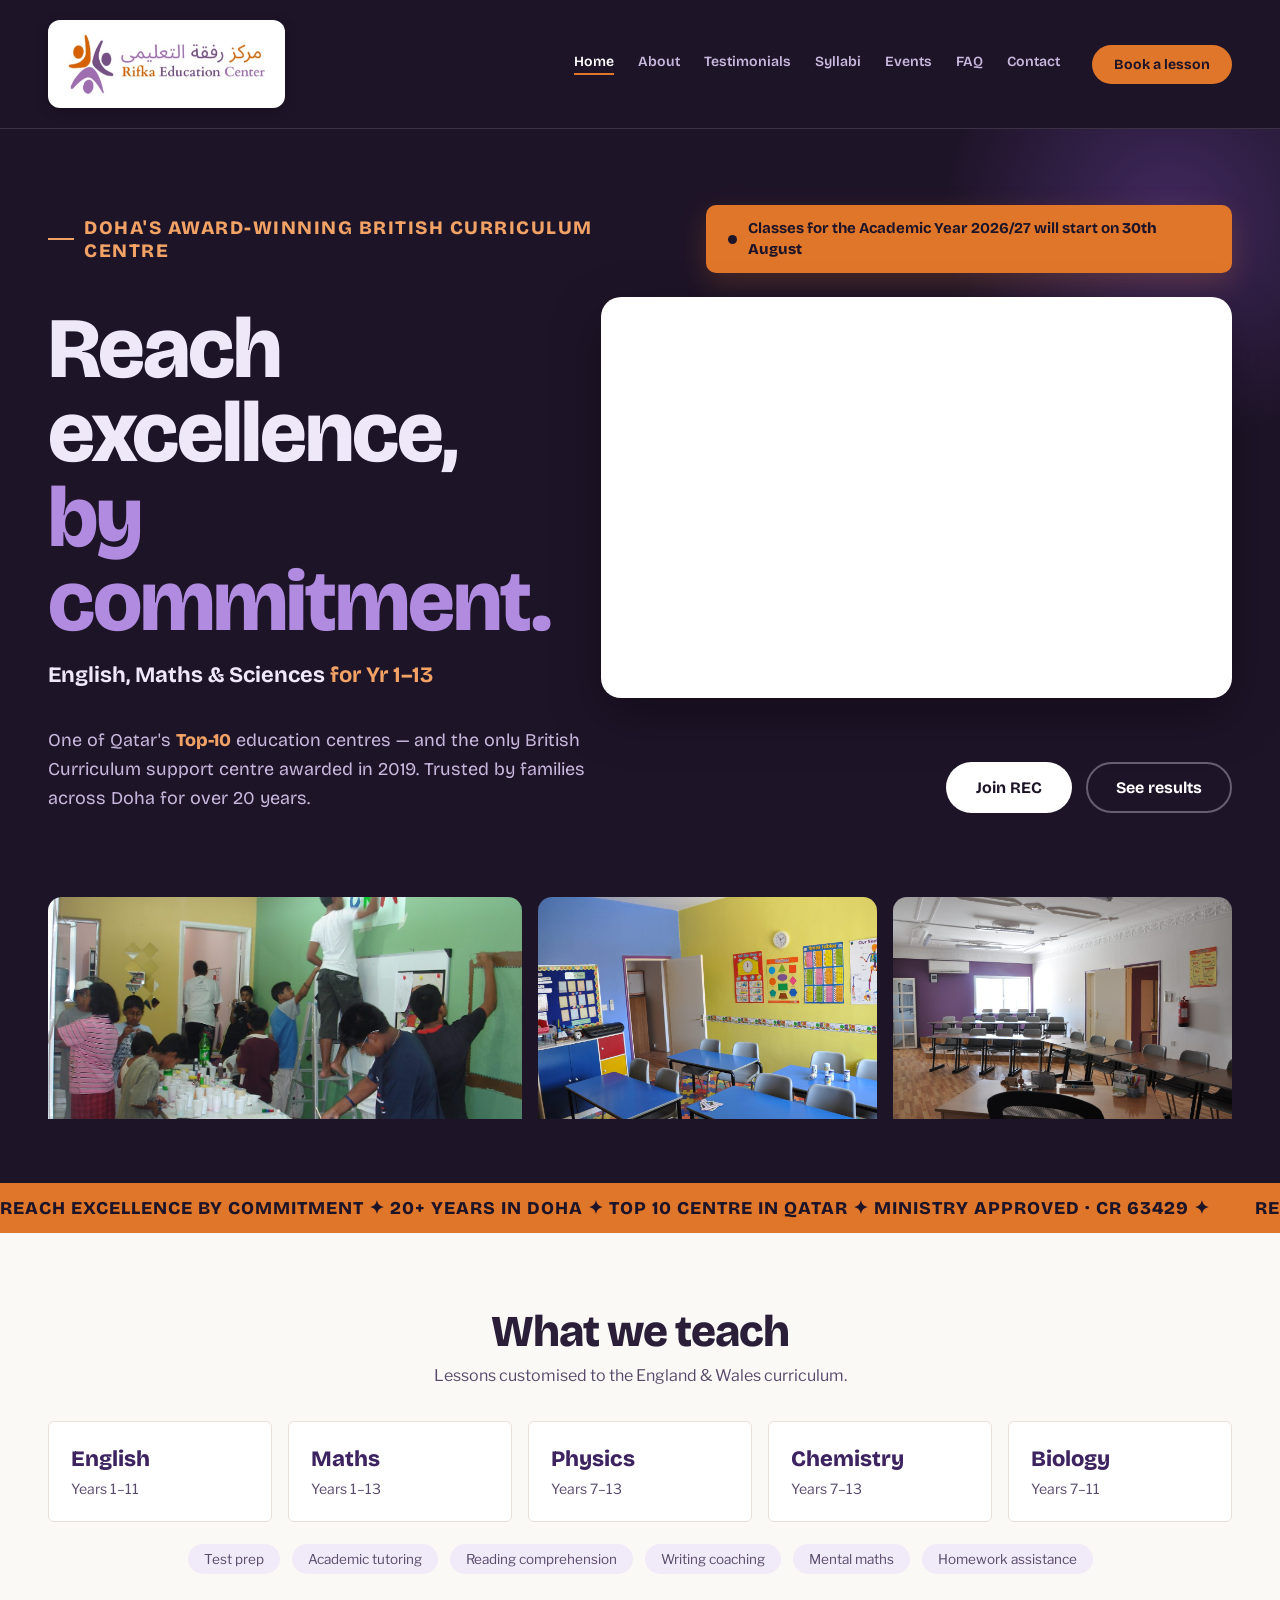
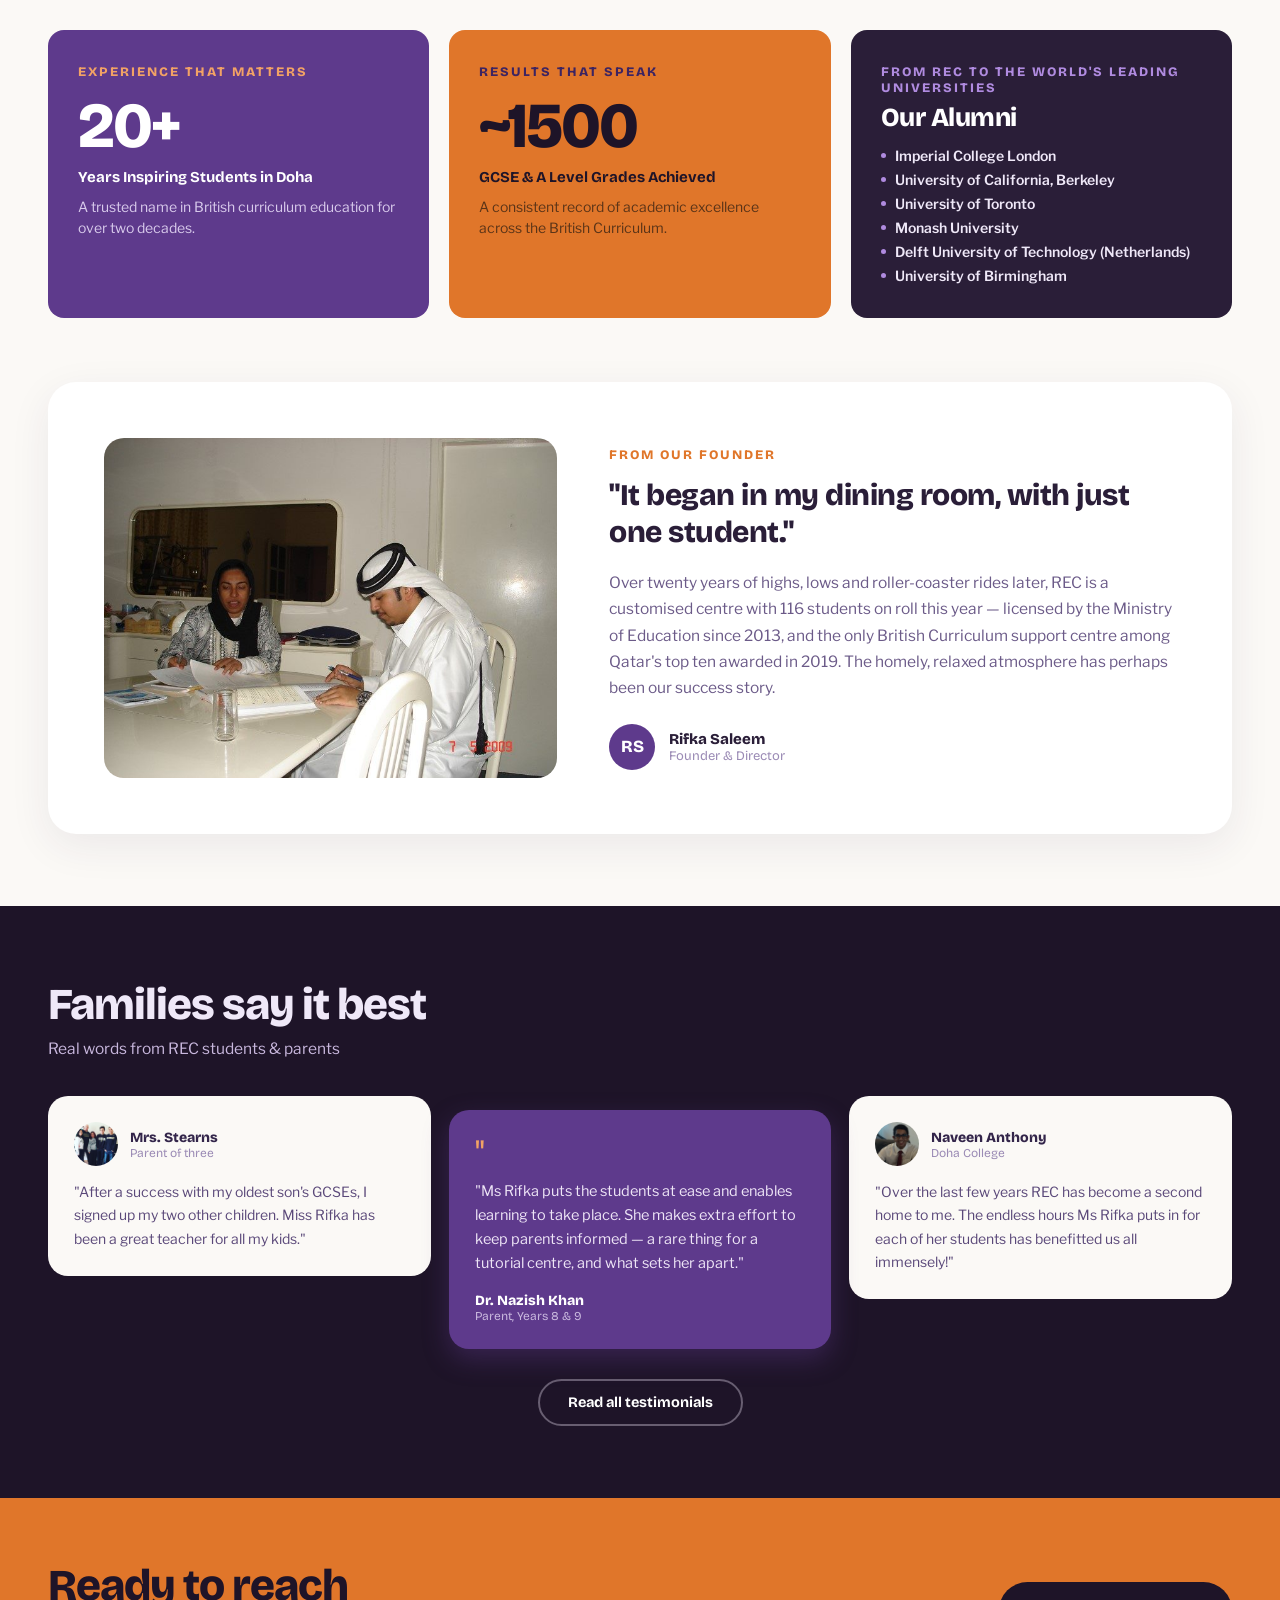
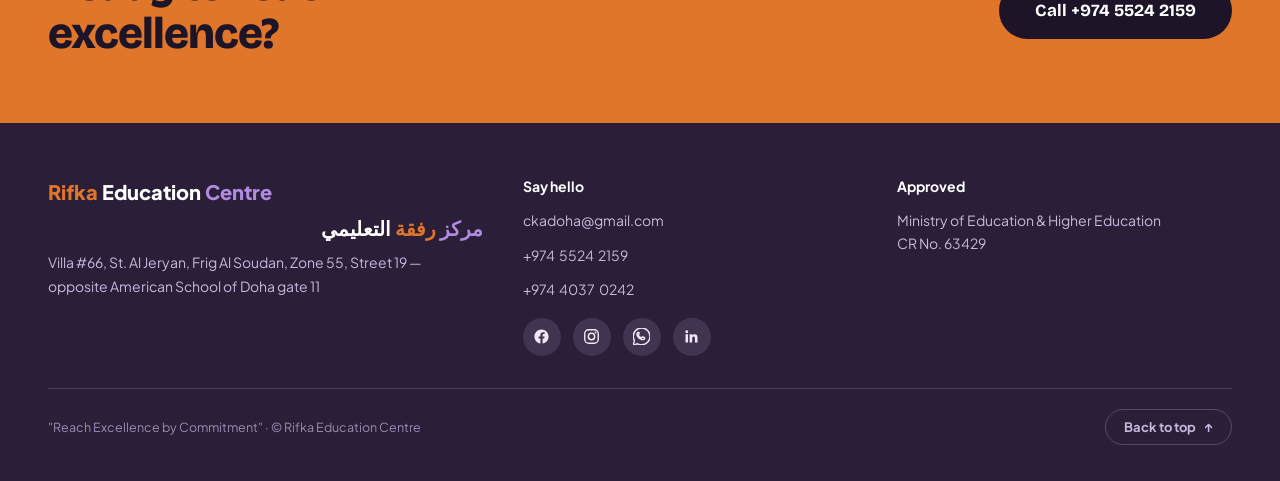
==== index.html @ 6eaba298 "Add a back-to-top link to every page footer Sits in the footer's bottom bar, right-aligned opposite " ====
<!DOCTYPE html>
<html lang="en">
<head>
<meta charset="utf-8">
<meta name="viewport" content="width=device-width, initial-scale=1">
<title>Rifka Education Centre — Reach Excellence, By Commitment</title>
<meta name="description" content="Doha's award-winning British Curriculum centre. English, Maths &amp; Sciences for Yr 1–13. Ministry approved, 20+ years in Doha.">
<link rel="preconnect" href="https://fonts.googleapis.com">
<link href="https://fonts.googleapis.com/css2?family=Libre+Franklin:wght@400;500;600;700&family=Bricolage+Grotesque:opsz,wght@12..96,400;12..96,600;12..96,700;12..96,800&family=Plus+Jakarta+Sans:wght@400;500;600;700;800&display=swap" rel="stylesheet">
<link rel="stylesheet" href="assets/css/style.css">
<link rel="icon" href="assets/images/favicon.ico" sizes="any">
<link rel="icon" href="assets/images/favicon-32.png" type="image/png">
<link rel="apple-touch-icon" href="assets/images/apple-touch-icon.png">
</head>
<body style="background:#1E1428">

<div id="top" style="background:#1E1428;color:#EFE8F8;max-width:1440px;margin:0 auto">

  <!-- navbar -->
  <div class="rec-nav" style="display:flex;align-items:center;gap:32px;padding:20px 48px;border-bottom:1px solid rgba(239,232,248,.14)">
    <a class="rec-brand" href="index.html" style="display:flex;align-items:center;gap:12px;color:#EFE8F8">
      <div style="background:#fff;border-radius:12px;padding:8px 14px;display:grid;place-items:center;box-shadow:0 3px 12px rgba(0,0,0,.28)"><img src="assets/images/logo-full.jpg" alt="Rifka Education Centre logo" style="height:72px;width:auto;display:block"></div>
    </a>
    <input type="checkbox" id="rec-menu" class="rec-menu-btn" aria-label="Menu">
    <nav class="rec-nav-links" style="display:flex;gap:24px;margin-left:auto;font-size:14px;font-weight:600;color:#C9B8DE">
      <span style="color:#fff;border-bottom:2px solid #E0762A;padding-bottom:3px">Home</span>
      <a href="about.html" class="nav-link">About</a>
      <a href="testimonials.html" class="nav-link">Testimonials</a>
      <a href="syllabi.html" class="nav-link">Syllabi</a>
      <a href="events.html" class="nav-link">Events</a>
      <a href="faq.html" class="nav-link">FAQ</a>
      <a href="contact.html" class="nav-link">Contact</a>
    </nav>
    <a href="register.html" class="btn-book rec-nav-cta" style="color:#1E1428;font-weight:700;font-size:14px;padding:11px 22px;border-radius:100px;cursor:pointer">Book a lesson</a>
  </div>

  <!-- hero -->
  <div class="rec-section rec-pt" style="padding:76px 48px 0;position:relative;overflow:hidden">
    <div class="rec-blob" style="position:absolute;right:-120px;top:-140px;width:460px;height:460px;border-radius:50%;background:radial-gradient(circle,rgba(94,58,140,.55),transparent 70%)"></div>
    <div class="rec-band" style="display:flex;align-items:center;justify-content:space-between;gap:28px;margin-bottom:24px;position:relative">
      <div style="display:inline-flex;align-items:center;gap:10px;font-size:19px;font-weight:800;letter-spacing:1.5px;color:#F2A265;text-transform:uppercase"><span style="width:26px;height:2px;background:#F2A265;flex:none"></span>Doha's award-winning British Curriculum centre</div>
      <div class="rec-announce" style="display:inline-flex;align-items:center;gap:11px;padding:13px 22px;border-radius:10px;font-size:15px;line-height:1.4;font-weight:700;color:#1E1428">
        <span class="rec-announce-dot" style="width:9px;height:9px;border-radius:50%;flex:none"></span>
        <span>Classes for the Academic Year 2026/27 will start on <span style="font-weight:800">30th August</span></span>
      </div>
    </div>
    <div class="rec-band" style="display:flex;gap:48px;align-items:center;justify-content:space-between;position:relative">
      <div>
        <h1 class="rec-h1" style="font-size:86px;line-height:.98;font-weight:800;margin:0 0 18px;letter-spacing:-2px;max-width:13ch">Reach excellence, <span style="color:#B08BE0">by commitment.</span></h1>
        <div style="font-size:22px;font-weight:700;color:#EFE8F8">English, Maths &amp; Sciences <span style="color:#F2A265">for Yr 1–13</span></div>
      </div>
      <div style="flex:0 1 838px;min-width:0;width:100%;max-width:838px;background:#fff;border-radius:20px;padding:9px;box-shadow:0 18px 50px rgba(0,0,0,.35)">
        <div style="max-width:820px;border-radius:12px;overflow:hidden;aspect-ratio:507/317">
          <iframe src="https://drive.google.com/file/d/15C2UAMENbtsDtUu41wTdg_oY1vWQiAYW/preview" width="100%" height="100%" style="border:0;display:block" allow="autoplay" allowfullscreen title="REC promo video"></iframe>
        </div>
      </div>
    </div>
    <div class="rec-band" style="display:flex;gap:40px;align-items:flex-end;justify-content:space-between;padding:28px 0 56px;position:relative">
      <p style="font-size:18px;line-height:1.6;color:#C9B8DE;margin:0;max-width:46ch">One of Qatar's <span style="color:#F2A265;font-weight:800">Top-10</span> education centres — and the only British Curriculum support centre awarded in 2019. Trusted by families across Doha for over 20 years.</p>
      <div class="rec-btn-row" style="display:flex;gap:14px;flex:none">
        <a href="register.html" class="btn-assess" style="color:#1E1428;font-weight:700;font-size:16px;padding:16px 30px;border-radius:100px;cursor:pointer">Join REC</a>
        <a href="testimonials.html" class="btn-ghost" style="color:#fff;font-weight:700;font-size:16px;padding:14px 28px;border-radius:100px;cursor:pointer">See results</a>
      </div>
    </div>
    <div class="rec-grid-3 rec-hero-strip" style="display:grid;grid-template-columns:1.4fr 1fr 1fr;gap:16px;transform:translateY(28px)">
      <img src="assets/images/transform-2.jpg" alt="Students decorating their classroom" style="width:100%;height:250px;object-fit:cover;border-radius:14px;display:block">
      <img src="assets/images/transform-3.jpg" alt="A finished, vibrant REC classroom" style="width:100%;height:250px;object-fit:cover;border-radius:14px;display:block">
      <img src="assets/images/transform-1.jpg" alt="A REC classroom" style="width:100%;height:250px;object-fit:cover;border-radius:14px;display:block">
    </div>
  </div>

  <!-- marquee -->
  <div style="background:#E0762A;color:#1E1428;overflow:hidden;padding:14px 0;margin-top:64px">
    <div style="display:flex;gap:0;white-space:nowrap;animation:rec-marquee 22s linear infinite;width:max-content">
      <span style="font-weight:800;font-size:18px;letter-spacing:1px;padding-right:40px">REACH EXCELLENCE BY COMMITMENT ✦ 20+ YEARS IN DOHA ✦ TOP 10 CENTRE IN QATAR ✦ MINISTRY APPROVED · CR 63429 ✦&nbsp;</span>
      <span style="font-weight:800;font-size:18px;letter-spacing:1px;padding-right:40px">REACH EXCELLENCE BY COMMITMENT ✦ 20+ YEARS IN DOHA ✦ TOP 10 CENTRE IN QATAR ✦ MINISTRY APPROVED · CR 63429 ✦&nbsp;</span>
    </div>
  </div>

  <!-- subjects -->
  <div class="rec-section rec-pt" style="background:#FBF9F6;color:#2A1E38;padding:72px 48px 0;font-family:'Bricolage Grotesque',sans-serif">
    <h2 class="rec-h2" style="font-size:44px;font-weight:800;letter-spacing:-1px;margin:0 0 8px;text-align:center">What we teach</h2>
    <p style="font-size:16px;color:#584A6B;margin:0 auto 36px;max-width:60ch;font-family:'Libre Franklin',sans-serif;text-align:center">Lessons customised to the England &amp; Wales curriculum.</p>
    <div class="rec-grid-5 rec-grid-tight" style="display:grid;grid-template-columns:repeat(5,1fr);gap:16px">
      <div class="subject-card" style="background:#fff;border-radius:6px;padding:24px 22px"><div style="font-size:22px;font-weight:800;color:#3D2461;margin-bottom:8px">English</div><div style="font-size:14px;color:#584A6B;font-family:'Libre Franklin',sans-serif">Years 1–11</div></div>
      <div class="subject-card" style="background:#fff;border-radius:6px;padding:24px 22px"><div style="font-size:22px;font-weight:800;color:#3D2461;margin-bottom:8px">Maths</div><div style="font-size:14px;color:#584A6B;font-family:'Libre Franklin',sans-serif">Years 1–13</div></div>
      <div class="subject-card" style="background:#fff;border-radius:6px;padding:24px 22px"><div style="font-size:22px;font-weight:800;color:#3D2461;margin-bottom:8px">Physics</div><div style="font-size:14px;color:#584A6B;font-family:'Libre Franklin',sans-serif">Years 7–13</div></div>
      <div class="subject-card" style="background:#fff;border-radius:6px;padding:24px 22px"><div style="font-size:22px;font-weight:800;color:#3D2461;margin-bottom:8px">Chemistry</div><div style="font-size:14px;color:#584A6B;font-family:'Libre Franklin',sans-serif">Years 7–13</div></div>
      <div class="subject-card" style="background:#fff;border-radius:6px;padding:24px 22px"><div style="font-size:22px;font-weight:800;color:#3D2461;margin-bottom:8px">Biology</div><div style="font-size:14px;color:#584A6B;font-family:'Libre Franklin',sans-serif">Years 7–11</div></div>
    </div>
    <div style="display:flex;gap:12px;flex-wrap:wrap;justify-content:center;margin-top:22px;font-size:13.5px;color:#584A6B;font-family:'Libre Franklin',sans-serif">
      <span style="background:#F1EAF8;border-radius:100px;padding:7px 16px">Test prep</span>
      <span style="background:#F1EAF8;border-radius:100px;padding:7px 16px">Academic tutoring</span>
      <span style="background:#F1EAF8;border-radius:100px;padding:7px 16px">Reading comprehension</span>
      <span style="background:#F1EAF8;border-radius:100px;padding:7px 16px">Writing coaching</span>
      <span style="background:#F1EAF8;border-radius:100px;padding:7px 16px">Mental maths</span>
      <span style="background:#F1EAF8;border-radius:100px;padding:7px 16px">Homework assistance</span>
    </div>

    <!-- stat boxes -->
    <div class="rec-grid-3" style="display:grid;grid-template-columns:repeat(3,1fr);gap:20px;margin-top:56px">
      <div style="background:#5E3A8C;color:#fff;border-radius:16px;padding:34px 30px"><div style="font-size:13px;font-weight:800;letter-spacing:2px;color:#F2A265;text-transform:uppercase;margin-bottom:14px">Experience That Matters</div><div style="font-size:64px;font-weight:800;letter-spacing:-2px;line-height:1">20+</div><div style="font-size:15px;margin-top:10px;color:#fff;font-weight:700">Years Inspiring Students in Doha</div><div style="font-size:14px;margin-top:10px;color:#D9CBEC;font-family:'Libre Franklin',sans-serif;line-height:1.55">A trusted name in British curriculum education for over two decades.</div></div>
      <div style="background:#E0762A;color:#1E1428;border-radius:16px;padding:34px 30px"><div style="font-size:13px;font-weight:800;letter-spacing:2px;color:#3D2461;text-transform:uppercase;margin-bottom:14px">Results That Speak</div><div style="font-size:64px;font-weight:800;letter-spacing:-2px;line-height:1">~1500</div><div style="font-size:15px;margin-top:10px;font-weight:700">GCSE &amp; A Level Grades Achieved</div><div style="font-size:14px;margin-top:10px;color:#5A3418;font-family:'Libre Franklin',sans-serif;line-height:1.55">A consistent record of academic excellence across the British Curriculum.</div></div>
      <div style="background:#2A1E38;color:#C9B8DE;border-radius:16px;padding:34px 30px"><div style="font-size:13px;font-weight:800;letter-spacing:2px;color:#B08BE0;text-transform:uppercase;margin-bottom:8px;line-height:1.3">From REC to the World's Leading Universities</div><div style="font-size:26px;font-weight:800;letter-spacing:-.5px;line-height:1;color:#fff;margin-bottom:16px">Our Alumni</div><div style="display:flex;flex-direction:column;gap:7px;font-size:14px;font-weight:600;color:#EFE8F8;font-family:'Libre Franklin',sans-serif"><div style="display:flex;align-items:center;gap:9px"><span style="width:5px;height:5px;border-radius:50%;background:#B08BE0;flex:none"></span>Imperial College London</div><div style="display:flex;align-items:center;gap:9px"><span style="width:5px;height:5px;border-radius:50%;background:#B08BE0;flex:none"></span>University of California, Berkeley</div><div style="display:flex;align-items:center;gap:9px"><span style="width:5px;height:5px;border-radius:50%;background:#B08BE0;flex:none"></span>University of Toronto</div><div style="display:flex;align-items:center;gap:9px"><span style="width:5px;height:5px;border-radius:50%;background:#B08BE0;flex:none"></span>Monash University</div><div style="display:flex;align-items:center;gap:9px"><span style="width:5px;height:5px;border-radius:50%;background:#B08BE0;flex:none"></span>Delft University of Technology (Netherlands)</div><div style="display:flex;align-items:center;gap:9px"><span style="width:5px;height:5px;border-radius:50%;background:#B08BE0;flex:none"></span>University of Birmingham</div></div></div>
    </div>

    <!-- founder -->
    <div style="margin-top:64px;padding-bottom:72px">
      <div class="rec-grid-2" style="background:#fff;border-radius:28px;box-shadow:0 12px 40px rgba(51,37,74,.08);padding:56px;display:grid;grid-template-columns:1fr 1.25fr;gap:52px;align-items:center">
        <div style="position:relative">
          <img src="assets/images/hamoodi-founder.jpg" alt="Founder with students at REC" style="width:100%;height:340px;object-fit:cover;border-radius:20px;display:block">
        </div>
        <div>
          <div style="font-size:13px;font-weight:800;letter-spacing:2px;color:#E0762A;text-transform:uppercase;margin-bottom:14px">From our founder</div>
          <h2 class="rec-h2" style="font-size:30px;font-weight:800;letter-spacing:-.5px;line-height:1.25;margin:0 0 18px">"It began in my dining room, with just one student."</h2>
          <p style="font-size:15.5px;line-height:1.7;color:#6B5A88;margin:0 0 22px;font-family:'Libre Franklin',sans-serif">Over twenty years of highs, lows and roller-coaster rides later, REC is a customised centre with 116 students on roll this year — licensed by the Ministry of Education since 2013, and the only British Curriculum support centre among Qatar's top ten awarded in 2019. The homely, relaxed atmosphere has perhaps been our success story.</p>
          <div style="display:flex;align-items:center;gap:14px">
            <div style="width:46px;height:46px;border-radius:50%;background:#5E3A8C;color:#fff;display:grid;place-items:center;font-weight:800;font-size:17px">RS</div>
            <div><div style="font-weight:800;font-size:15px">Rifka Saleem</div><div style="font-size:13px;color:#9B8BB5">Founder &amp; Director</div></div>
          </div>
        </div>
      </div>
    </div>
  </div>

  <!-- testimonials -->
  <div class="rec-section rec-pt rec-pb" style="background:#1E1428;padding:72px 48px">
    <h2 class="rec-h2" style="font-size:44px;font-weight:800;letter-spacing:-1px;margin:0 0 8px">Families say it best</h2>
    <p style="color:#C9B8DE;font-size:15.5px;margin:0 0 38px;font-family:'Libre Franklin',sans-serif">Real words from REC students &amp; parents</p>
    <div class="rec-grid-3" style="display:grid;grid-template-columns:repeat(3,1fr);gap:18px;align-items:start">
      <div style="background:#FBF9F6;color:#33254A;border-radius:20px;padding:26px">
        <div style="display:flex;align-items:center;gap:12px;margin-bottom:14px"><img src="assets/images/testimonial-stearns.jpg" alt="Mrs. Stearns and her family" style="width:44px;height:44px;border-radius:50%;object-fit:cover"><div><div style="font-weight:800;font-size:14px">Mrs. Stearns</div><div style="font-size:12px;color:#9B8BB5">Parent of three</div></div></div>
        <p style="font-size:14px;line-height:1.65;color:#5A4879;margin:0;font-family:'Libre Franklin',sans-serif">"After a success with my oldest son's GCSEs, I signed up my two other children. Miss Rifka has been a great teacher for all my kids."</p>
      </div>
      <div style="background:#5E3A8C;color:#EFE6F7;border-radius:20px;padding:26px;box-shadow:0 10px 26px rgba(94,58,140,.4);transform:translateY(14px)">
        <div style="font-size:34px;line-height:1;margin-bottom:10px;color:#F2A265">"</div>
        <p style="font-size:14.5px;line-height:1.65;margin:0 0 16px;font-family:'Libre Franklin',sans-serif">"Ms Rifka puts the students at ease and enables learning to take place. She makes extra effort to keep parents informed — a rare thing for a tutorial centre, and what sets her apart."</p>
        <div style="font-weight:800;font-size:14px;color:#fff">Dr. Nazish Khan</div><div style="font-size:12px;color:#C9B8DE">Parent, Years 8 &amp; 9</div>
      </div>
      <div style="background:#FBF9F6;color:#33254A;border-radius:20px;padding:26px">
        <div style="display:flex;align-items:center;gap:12px;margin-bottom:14px"><img src="assets/images/testimonial-naveen.png" alt="Naveen Anthony" style="width:44px;height:44px;border-radius:50%;object-fit:cover"><div><div style="font-weight:800;font-size:14px">Naveen Anthony</div><div style="font-size:12px;color:#9B8BB5">Doha College</div></div></div>
        <p style="font-size:14px;line-height:1.65;color:#5A4879;margin:0;font-family:'Libre Franklin',sans-serif">"Over the last few years REC has become a second home to me. The endless hours Ms Rifka puts in for each of her students has benefitted us all immensely!"</p>
      </div>
    </div>
    <div style="text-align:center;margin-top:44px"><a href="testimonials.html" class="btn-ghost" style="color:#fff;font-weight:700;font-size:14.5px;padding:13px 28px;border-radius:100px;cursor:pointer;display:inline-block">Read all testimonials</a></div>
  </div>

  <!-- CTA -->
  <div class="rec-section rec-pt rec-pb rec-band" style="background:#E0762A;color:#1E1428;padding:64px 48px;display:flex;justify-content:space-between;align-items:center;gap:40px;flex-wrap:wrap">
    <div style="font-size:44px;font-weight:800;letter-spacing:-1px;max-width:16ch;line-height:1.1">Ready to reach excellence?</div>
    <a href="tel:+97455242159" class="btn-cta-call" style="color:#fff;font-weight:700;font-size:17px;padding:18px 36px;border-radius:100px;cursor:pointer;flex:none;display:inline-block">Call +974 5524 2159</a>
  </div>

  <!-- footer -->
  <div class="rec-section" style="background:#2A1E38;color:#C9B8DE;padding:52px 48px 36px;font-family:'Plus Jakarta Sans',sans-serif">
    <div class="rec-grid-3" style="display:grid;grid-template-columns:1.3fr 1fr 1fr;gap:40px;font-size:14px;line-height:1.7;margin-bottom:32px">
      <div><div style="font-weight:800;font-size:20px;margin-bottom:2px"><span style="color:#E0762A">Rifka</span> <span style="color:#fff">Education</span> <span style="color:#B08BE0">Centre</span></div><div style="font-size:20px;font-weight:800;margin-bottom:6px" dir="rtl" lang="ar"><span style="color:#B08BE0">مركز</span> <span style="color:#E0762A">رفقة</span> <span style="color:#fff">التعليمي</span></div>Villa #66, St. Al Jeryan, Frig Al Soudan, Zone 55, Street 19 — opposite American School of Doha gate 11<span style="position:absolute;width:1px;height:1px;padding:0;margin:-1px;overflow:hidden;clip:rect(0,0,0,0);white-space:nowrap;border:0">Also known as Rifqa Education Centre.</span></div>
      <div><div style="color:#fff;font-weight:700;margin-bottom:10px">Say hello</div><div style="margin-bottom:12px">ckadoha@gmail.com</div><div style="display:flex;flex-direction:column;gap:10px"><span>+974&nbsp;&nbsp;5524&nbsp;&nbsp;2159</span><span>+974&nbsp;&nbsp;4037&nbsp;&nbsp;0242</span></div>
        <div style="display:flex;gap:12px;margin-top:16px">
          <a href="https://www.facebook.com/RecDoha" target="_blank" rel="noopener" aria-label="Facebook" class="social-icon" style="width:38px;height:38px;border-radius:50%;display:grid;place-items:center"><svg width="17" height="17" viewBox="0 0 24 24" fill="#EFE8F8"><path d="M22 12.06C22 6.5 17.52 2 12 2S2 6.5 2 12.06C2 17.08 5.66 21.24 10.44 22v-7.03H7.9v-2.9h2.54V9.85c0-2.52 1.5-3.9 3.77-3.9 1.09 0 2.23.19 2.23.19v2.47h-1.26c-1.24 0-1.62.77-1.62 1.56v1.88h2.76l-.44 2.9h-2.32V22C18.34 21.24 22 17.08 22 12.06z"/></svg></a>
          <a href="https://instagram.com/RECDoha" target="_blank" rel="noopener" aria-label="Instagram" class="social-icon" style="width:38px;height:38px;border-radius:50%;display:grid;place-items:center"><svg width="17" height="17" viewBox="0 0 24 24" fill="none" stroke="#EFE8F8" stroke-width="2"><rect x="2.5" y="2.5" width="19" height="19" rx="5.5"/><circle cx="12" cy="12" r="4.5"/><circle cx="17.7" cy="6.3" r="1.3" fill="#EFE8F8" stroke="none"/></svg></a>
          <a href="https://wa.me/97455242159" target="_blank" rel="noopener" aria-label="WhatsApp" class="social-icon" style="width:38px;height:38px;border-radius:50%;display:grid;place-items:center"><svg width="17" height="17" viewBox="0 0 24 24" fill="none" stroke="#EFE8F8" stroke-width="2"><path d="M20.5 3.5A11.8 11.8 0 0 0 12.1 0C5.6 0 .3 5.3.3 11.8c0 2.1.6 4.2 1.7 6L.2 24l6.4-1.7a11.8 11.8 0 0 0 5.5 1.4h.1c6.5 0 11.8-5.3 11.8-11.8 0-3.2-1.2-6.2-3.5-8.4Z"/><path d="M8.7 6.8c-.3-.6-.6-.6-.9-.6h-.7c-.2 0-.5.1-.7.4-.2.2-.9.9-.9 2.2s.9 2.6 1 2.8c.1.2 1.8 3 4.6 4.1 2.3.9 2.8.7 3.3.7.5-.1 1.6-.7 1.8-1.3.2-.6.2-1.2.2-1.3-.1-.1-.3-.2-.7-.4s-1.6-.8-1.9-.9c-.3-.1-.5-.1-.7.2-.2.3-.7.9-.8 1.1-.2.2-.3.2-.7.1-.4-.2-1.3-.5-2.4-1.5-.9-.8-1.5-1.8-1.7-2.1-.2-.3 0-.5.1-.7l.5-.6c.2-.2.2-.4.3-.6.1-.2 0-.4-.1-.6Z"/></svg></a>
          <a href="https://www.linkedin.com/in/RECDoha" target="_blank" rel="noopener" aria-label="LinkedIn" class="social-icon" style="width:38px;height:38px;border-radius:50%;display:grid;place-items:center"><svg width="17" height="17" viewBox="0 0 24 24" fill="#EFE8F8"><path d="M20.45 20.45h-3.56v-5.57c0-1.33-.03-3.04-1.85-3.04-1.85 0-2.14 1.45-2.14 2.94v5.67H9.34V8.99h3.42v1.56h.05c.48-.9 1.64-1.85 3.38-1.85 3.61 0 4.28 2.38 4.28 5.48v6.27ZM5.32 7.43a2.07 2.07 0 1 1 0-4.14 2.07 2.07 0 0 1 0 4.14ZM3.54 20.45H7.1V8.99H3.54v11.46Z"/></svg></a>
        </div>
      </div>
      <div><div style="color:#fff;font-weight:700;margin-bottom:10px">Approved</div>Ministry of Education &amp; Higher Education<br>CR No. 63429</div>
    </div>
    <div style="border-top:1px solid rgba(201,184,222,.2);padding-top:20px;display:flex;align-items:center;justify-content:space-between;gap:16px;flex-wrap:wrap"><div style="font-size:12.5px;color:#9B8BB5">"Reach Excellence by Commitment" · © Rifka Education Centre</div><a href="#top" class="rec-to-top">Back to top <span aria-hidden="true">↑</span></a></div>
  </div>

</div>
</body>
</html>
---- assets/css/style.css ----
/* Rifqa Education Centre — shared site styles
   Converted from the Claude Design mockups (dc.html) into plain static HTML/CSS.
   Page layout is mostly inline-styled to match the source design 1:1; this file
   only holds what inline styles can't express (hover states, keyframes, reset)
   plus the responsive layer at the bottom. */

* { box-sizing: border-box; }
body { margin: 0; font-family: 'Bricolage Grotesque', sans-serif; -webkit-text-size-adjust: 100%; }
a { text-decoration: none; }
img { max-width: 100%; }

/* Long unbroken words (URLs, "Testimonials" at display sizes) must not push
   the page wider than the viewport. */
h1, h2, h3, p { overflow-wrap: break-word; }

@keyframes rec-marquee {
  from { transform: translateX(0); }
  to { transform: translateX(-50%); }
}

/* Nav */
.nav-link { color: #C9B8DE; }
.nav-link:hover { color: #fff; }
.btn-book { background: #E0762A; }
.btn-book:hover { background: #F2A265; }

/* Hero buttons */
.btn-assess { background: #fff; }
.btn-assess:hover { background: #EFE8F8; }
.btn-ghost { border: 2px solid rgba(239,232,248,.35); }
.btn-ghost:hover { border-color: #fff; }

/* Hero announcement box — term-start notice, sits opposite the hero eyebrow.
   Brand orange with the dark ink used on every other orange surface
   (.btn-book, the marquee). */
.rec-announce {
  background: #E0762A;
  box-shadow: 0 10px 28px rgba(224, 118, 42, .22);
}
.rec-announce-dot {
  background: #1E1428;
  box-shadow: 0 0 0 0 rgba(30, 20, 40, .5);
  animation: rec-announce-pulse 2.4s ease-out infinite;
}
@keyframes rec-announce-pulse {
  to { box-shadow: 0 0 0 10px rgba(30, 20, 40, 0); }
}
@media (prefers-reduced-motion: reduce) {
  .rec-announce-dot { animation: none; }
}

/* ---- Highlights miniplayer (about.html) ------------------------------------
   Opens docked bottom-right; the expand control swaps it to a centred modal
   with a backdrop. State lives in data-open / data-mode on .rec-vp. */
.rec-vp-trigger {
  background: none;
  border: 0;
  padding: 0;
  font: inherit;
  color: inherit;
  cursor: pointer;
}
.rec-vp-play { transition: transform .18s ease, background .18s ease; }
.rec-vp-trigger:hover .rec-vp-play { transform: scale(1.08); background: #E0762A; }
.rec-vp-trigger:focus-visible { outline: 3px solid #F2A265; outline-offset: 4px; border-radius: 6px; }

.rec-vp { position: fixed; inset: 0; z-index: 60; display: none; }
.rec-vp[data-open="true"] { display: block; }

.rec-vp-backdrop {
  position: absolute;
  inset: 0;
  background: rgba(12, 7, 18, .72);
  opacity: 0;
  pointer-events: none;
  transition: opacity .2s ease;
}
/* The miniplayer must not blanket the page — only the expanded state does. */
.rec-vp[data-mode="full"] .rec-vp-backdrop { opacity: 1; pointer-events: auto; }

.rec-vp-shell {
  position: absolute;
  background: #1E1428;
  border: 1px solid rgba(201, 184, 222, .22);
  border-radius: 14px;
  overflow: hidden;
  box-shadow: 0 24px 60px rgba(0, 0, 0, .55);
}
.rec-vp[data-mode="mini"] .rec-vp-shell {
  right: 20px;
  bottom: 20px;
  width: min(420px, calc(100vw - 32px));
}
.rec-vp[data-mode="full"] .rec-vp-shell {
  left: 50%;
  top: 50%;
  transform: translate(-50%, -50%);
  width: min(1080px, 92vw);
}

.rec-vp-bar {
  display: flex;
  align-items: center;
  gap: 8px;
  padding: 9px 10px 9px 14px;
  background: #2A1E38;
}
.rec-vp-title {
  margin-right: auto;
  font-size: 13px;
  font-weight: 800;
  color: #EFE8F8;
}
.rec-vp-btn {
  width: 30px;
  height: 30px;
  flex: none;
  border: 0;
  border-radius: 8px;
  background: rgba(201, 184, 222, .14);
  color: #EFE8F8;
  font-size: 14px;
  line-height: 1;
  cursor: pointer;
  display: grid;
  place-items: center;
}
.rec-vp-btn:hover { background: #E0762A; color: #1E1428; }

.rec-vp-frame { aspect-ratio: 16 / 9; background: #000; }
.rec-vp-frame iframe { width: 100%; height: 100%; border: 0; display: block; }

/* ---- Video testimonial cards -------------------------------------------
   Fixed-width cards in a centred wrapping row, so the band reads as
   deliberate at any count: a centred pair at two, 3+2 centred at five.
   Each is a facade — the Drive iframe is built on click by miniplayer.js. */
.rec-vcard {
  width: 340px;
  max-width: 100%;
  padding: 0;
  border: 1px solid rgba(176, 139, 224, .25);
  border-radius: 20px;
  background: #2A1E38;
  color: inherit;
  font: inherit;
  text-align: left;
  overflow: hidden;
  cursor: pointer;
  display: flex;
  flex-direction: column;
  transition: transform .18s ease, border-color .18s ease, box-shadow .18s ease;
}
.rec-vcard:hover {
  transform: translateY(-3px);
  border-color: #E0762A;
  box-shadow: 0 14px 34px rgba(0, 0, 0, .4);
}
.rec-vcard:focus-visible { outline: 3px solid #F2A265; outline-offset: 3px; }

/* Poster is Drive's own thumbnail (one ~17KB jpeg, not a whole iframe). The
   gradient underneath is the fallback: if the file is not publicly shared
   Drive returns an HTML sign-in page, the <img> fails to decode and removes
   itself, and the card still looks deliberate rather than broken. */
.rec-vcard-thumb {
  position: relative;
  aspect-ratio: 16 / 9;
  display: grid;
  place-items: center;
  background: radial-gradient(circle at 50% 45%, rgba(94, 58, 140, .85), #1E1428 72%);
}
.rec-vcard-thumb img {
  position: absolute;
  inset: 0;
  width: 100%;
  height: 100%;
  object-fit: cover;
  display: block;
}
/* Scrim so the orange play button holds up over a bright frame. */
.rec-vcard-thumb::after {
  content: '';
  position: absolute;
  inset: 0;
  background: rgba(30, 20, 40, .3);
}
.rec-vcard-play {
  position: relative;
  z-index: 1;
  width: 58px;
  height: 58px;
  border-radius: 50%;
  background: #E0762A;
  display: grid;
  place-items: center;
  box-shadow: 0 8px 22px rgba(0, 0, 0, .45);
  transition: transform .18s ease;
}
.rec-vcard:hover .rec-vcard-play { transform: scale(1.08); }

.rec-vcard-meta { padding: 15px 18px 17px; }
.rec-vcard-name { display: block; font-weight: 800; font-size: 15px; color: #fff; }
.rec-vcard-role { display: block; margin-top: 3px; font-size: 12.5px; color: #9B8BB5; }

@media (prefers-reduced-motion: reduce) {
  .rec-vcard, .rec-vcard-play { transition: none; }
  .rec-vcard:hover { transform: none; }
  .rec-vcard:hover .rec-vcard-play { transform: none; }
}

/* Subject cards */
.subject-card { border: 1px solid #E8E1D8; }
.subject-card:hover { border-color: #5E3A8C; box-shadow: 0 8px 24px rgba(94,58,140,.10); }

/* Social icons */
.social-icon { background: rgba(201,184,222,.14); }
.social-icon:hover { background: #E0762A; }

/* CTA button */
.btn-cta-call { background: #1E1428; }
.btn-cta-call:hover { background: #2A1E38; }

/* Back-to-top, in the footer's bottom bar on every page. A plain #top link
   rather than a scripted control — the anchor still works if CSS or JS is
   unavailable, and needs no floating element or scroll listener. */
.rec-to-top {
  display: inline-flex;
  align-items: center;
  gap: 8px;
  flex: none;
  padding: 9px 18px;
  border: 1px solid rgba(201, 184, 222, .28);
  border-radius: 100px;
  font-size: 13px;
  font-weight: 700;
  color: #C9B8DE;
  white-space: nowrap;
  transition: background .18s ease, color .18s ease, border-color .18s ease;
}
.rec-to-top:hover {
  background: #E0762A;
  border-color: #E0762A;
  color: #1E1428;
}
.rec-to-top:focus-visible { outline: 3px solid #F2A265; outline-offset: 3px; }

/* Smooth only for viewers who have not asked motion to be reduced. */
@media (prefers-reduced-motion: no-preference) {
  html { scroll-behavior: smooth; }
}
@media (prefers-reduced-motion: reduce) {
  .rec-to-top { transition: none; }
}

/* Generic link hover (footer, body copy) */
.link-hover { color: #B08BE0; }
.link-hover:hover { color: #E0762A; }


/* ==========================================================================
   RESPONSIVE LAYER

   The page layout lives in inline `style` attributes, which outrank normal
   stylesheet declarations. Every override below therefore carries !important
   — that is the only way an author stylesheet can beat an inline style, and
   it is deliberate here rather than accidental.

   Hook classes are applied by structural role, not by page:
     .rec-nav / .rec-brand / .rec-wordmark / .rec-nav-links / .rec-nav-cta
     .rec-menu-btn      mobile drawer control (a bare checkbox — no JS)
     .rec-section       block using the 48px site gutter
     .rec-pt / .rec-pb  that section's vertical padding is >= 56px
     .rec-grid-2..5     grid with N columns
     .rec-grid-media    image collage (has explicit grid-template-rows)
     .rec-grid-tight    grid of small cards; stays 2-up on phones
     .rec-band          heading-on-one-side, button-on-the-other flex row
     .rec-h1 / .rec-h2  display headings
     .rec-blob          decorative radial-gradient circle in a hero

   Breakpoints: 1024px (tablet), 900px (drawer + single column), 600px (phone).
   Nothing here applies above 1024px, so the desktop design is untouched.
   ========================================================================== */

/* Belt and braces: no element may widen the document. The one fixed-position
   element on the site is the .rec-vp miniplayer, which is unaffected —
   overflow on the root does not establish a containing block for fixed
   descendants (only transform/filter/perspective/contain do). */
html { overflow-x: hidden; }

/* Desktop: the drawer control does not exist. */
.rec-menu-btn { display: none; }


@media (max-width: 1024px) {
  /* Step wide card grids down before collapsing them entirely. */
  .rec-grid-5 { grid-template-columns: repeat(3, 1fr) !important; }
  .rec-grid-4,
  .rec-grid-3 { grid-template-columns: repeat(2, 1fr) !important; }

  /* The 72px desktop logo is wide enough to crowd the nav links in the
     900-1024px band, where the nav is still single-row (drawer starts at
     900px). Shrink it here; the 600px rule below shrinks it further for
     phones and wins there since it's declared later. */
  .rec-brand img { height: 52px !important; }
}


@media (max-width: 900px) {

  /* ---- Navbar → logo + CTA + hamburger, with a drawer underneath ---- */
  .rec-nav {
    flex-wrap: wrap !important;
    gap: 12px !important;
    padding: 14px 20px !important;
  }
  .rec-brand { order: 1; }
  .rec-nav-cta {
    order: 2;
    margin-left: auto;
    font-size: 13px !important;
    padding: 10px 16px !important;
    white-space: nowrap;
  }
  .rec-menu-btn {
    order: 3;
    display: block;
    -webkit-appearance: none;
    appearance: none;
    flex: none;
    width: 44px;
    height: 44px;
    margin: 0;
    padding: 0;
    border: 1px solid rgba(239,232,248,.24);
    border-radius: 10px;
    cursor: pointer;
    background: transparent no-repeat center / 22px 22px;
    background-image: url("data:image/svg+xml,%3Csvg xmlns='http://www.w3.org/2000/svg' viewBox='0 0 24 24' fill='none' stroke='%23EFE8F8' stroke-width='2' stroke-linecap='round'%3E%3Cpath d='M3 6h18M3 12h18M3 18h18'/%3E%3C/svg%3E");
  }
  .rec-menu-btn:checked {
    background-image: url("data:image/svg+xml,%3Csvg xmlns='http://www.w3.org/2000/svg' viewBox='0 0 24 24' fill='none' stroke='%23EFE8F8' stroke-width='2' stroke-linecap='round'%3E%3Cpath d='M5 5l14 14M19 5L5 19'/%3E%3C/svg%3E");
  }
  .rec-menu-btn:focus-visible {
    outline: 2px solid #F2A265;
    outline-offset: 2px;
  }

  .rec-nav-links {
    order: 4;
    display: none !important;
    width: 100%;
    margin-left: 0 !important;
    flex-direction: column !important;
    gap: 0 !important;
    padding: 4px 0 2px;
  }
  .rec-menu-btn:checked ~ .rec-nav-links { display: flex !important; }
  /* The current-page marker is an inline orange border-bottom, which survives
     this rule by virtue of being inline — that is intentional. */
  .rec-nav-links > * {
    padding: 13px 2px !important;
    font-size: 15px;
    border-bottom: 1px solid rgba(239,232,248,.10);
  }
  .rec-nav-links > *:last-child { border-bottom: 0; }

  /* ---- Section gutters ---- */
  .rec-section {
    padding-left: 24px !important;
    padding-right: 24px !important;
  }
  .rec-pt { padding-top: 48px !important; }
  .rec-pb { padding-bottom: 48px !important; }

  /* ---- Display headings ---- */
  .rec-h1 {
    font-size: clamp(34px, 8.2vw, 56px) !important;
    line-height: 1.06 !important;
    letter-spacing: -1px !important;
    max-width: none !important;
  }
  .rec-h2 {
    font-size: clamp(26px, 5.6vw, 36px) !important;
    line-height: 1.15 !important;
    letter-spacing: -.5px !important;
  }

  /* ---- Grids collapse to a single column ---- */
  .rec-grid-2,
  .rec-grid-3,
  .rec-grid-4,
  .rec-grid-5 {
    grid-template-columns: 1fr !important;
    grid-template-rows: auto !important;
    gap: 16px !important;
  }
  /* Small one-line cards stay side by side rather than becoming a long stack. */
  .rec-grid-tight { grid-template-columns: repeat(2, 1fr) !important; }

  /* Image collages become a compact thumbnail grid. Row/column spans from the
     desktop layout would otherwise leave holes. */
  .rec-grid-media {
    grid-template-columns: repeat(2, 1fr) !important;
    grid-template-rows: auto !important;
    gap: 10px !important;
  }
  .rec-grid-media > * {
    grid-row: auto !important;
    grid-column: auto !important;
    height: 150px !important;
  }

  .rec-hero-strip > img { height: 180px !important; }

  /* ---- Heading/button bands stack ---- */
  .rec-band {
    flex-direction: column !important;
    align-items: flex-start !important;
    gap: 22px !important;
  }
  .rec-band > * {
    flex: none !important;
    max-width: none !important;
  }

  /* ---- Decorative hero glow, scaled to the smaller canvas ---- */
  .rec-blob {
    width: 280px !important;
    height: 280px !important;
    right: -80px !important;
    top: -90px !important;
  }

  /* ---- Tap targets ---- */
  .social-icon {
    width: 44px !important;
    height: 44px !important;
  }
}


@media (max-width: 600px) {
  .rec-section {
    padding-left: 18px !important;
    padding-right: 18px !important;
  }
  .rec-pt { padding-top: 40px !important; }
  .rec-pb { padding-bottom: 40px !important; }

  .rec-brand img { height: 34px !important; }

  /* The founder card's 56px inset leaves too little room for its copy. */
  [style*="padding:56px;"] { padding: 24px 20px !important; }

  /* Side-by-side hero buttons overflow; let them wrap and share the width. */
  .rec-btn-row { flex-wrap: wrap !important; }
  .rec-btn-row > a {
    flex: 1 1 auto;
    text-align: center;
  }

  .rec-grid-media > * { height: 120px !important; }

  /* Stacked under the eyebrow by now, and the text wraps to 2-3 lines — let it
     span the gutter and top-align the dot with the first line. */
  .rec-announce {
    align-self: stretch !important;
    align-items: flex-start !important;
    padding: 12px 16px !important;
    font-size: 14px !important;
  }
  .rec-announce-dot { margin-top: 6px; }
}


@media (max-width: 360px) {
  /* Reclaim the width the wordmark costs beside the logo. */
  .rec-wordmark { display: none; }
}
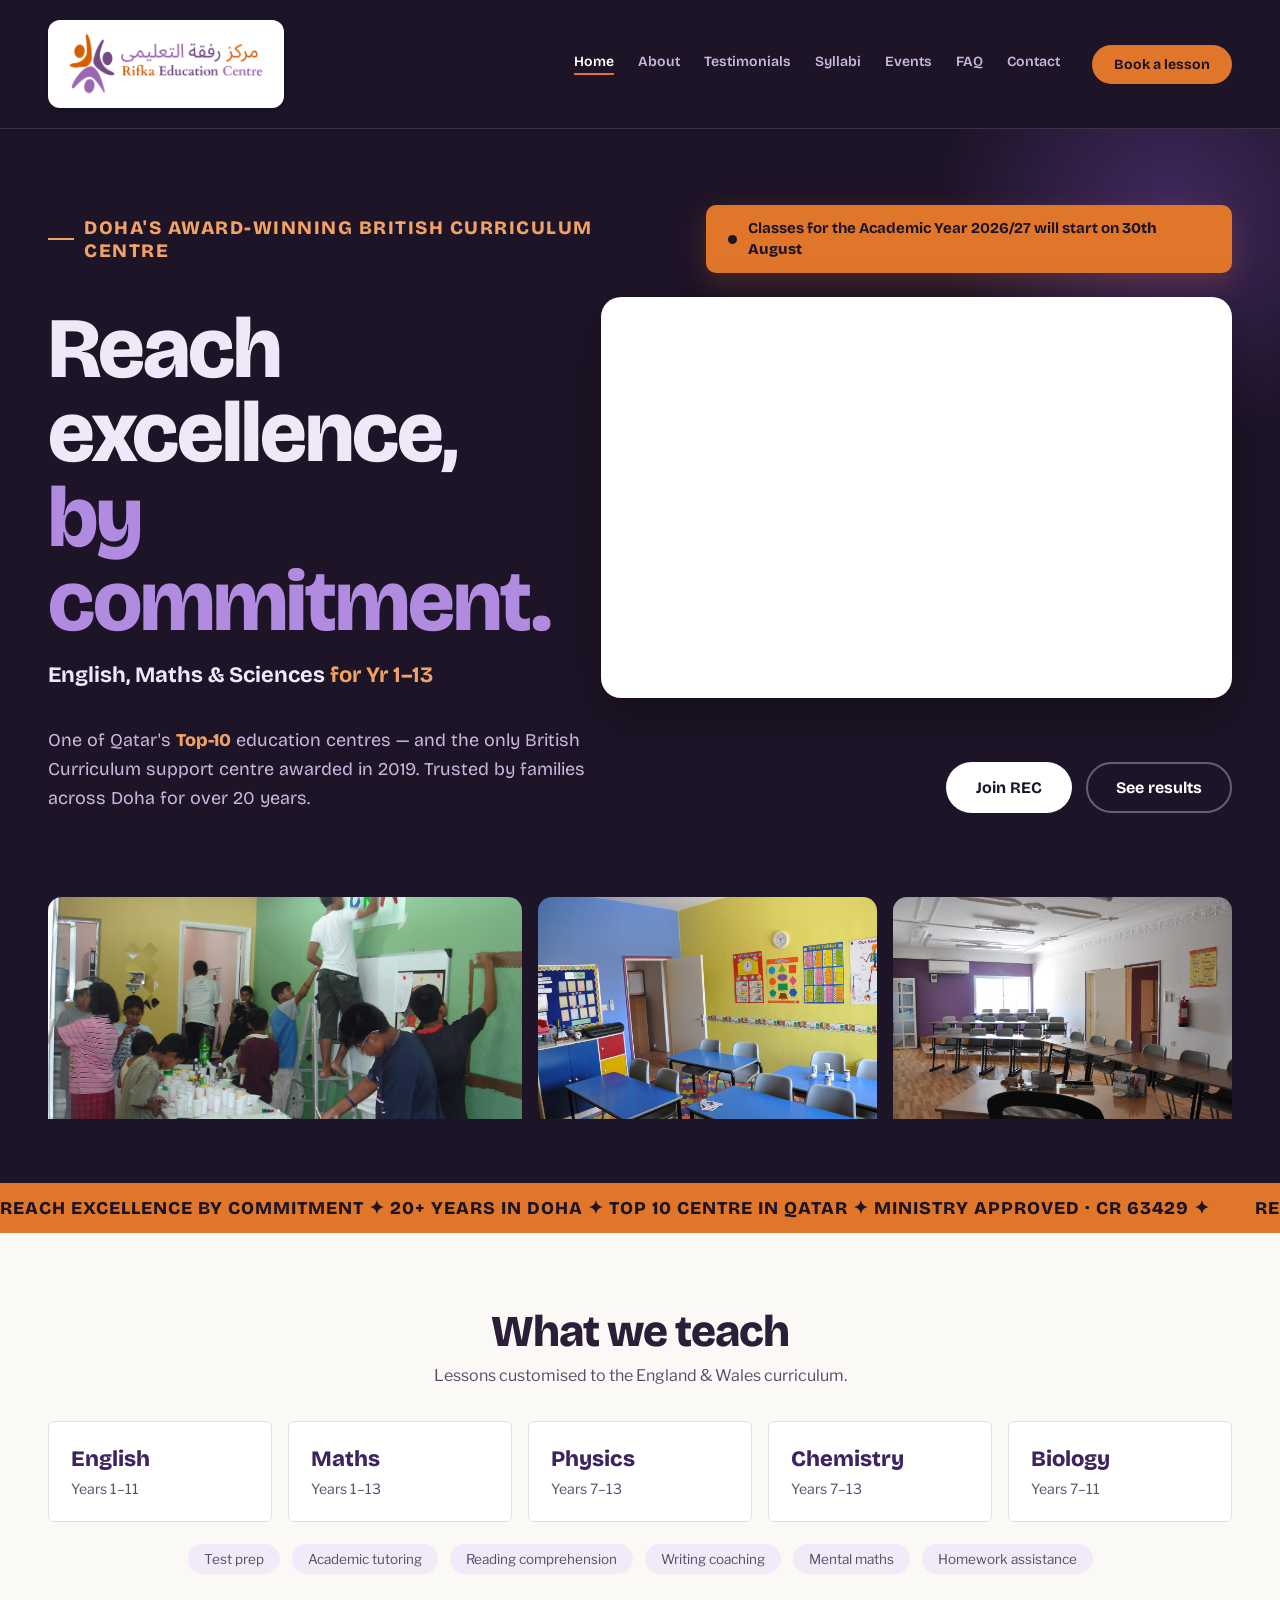
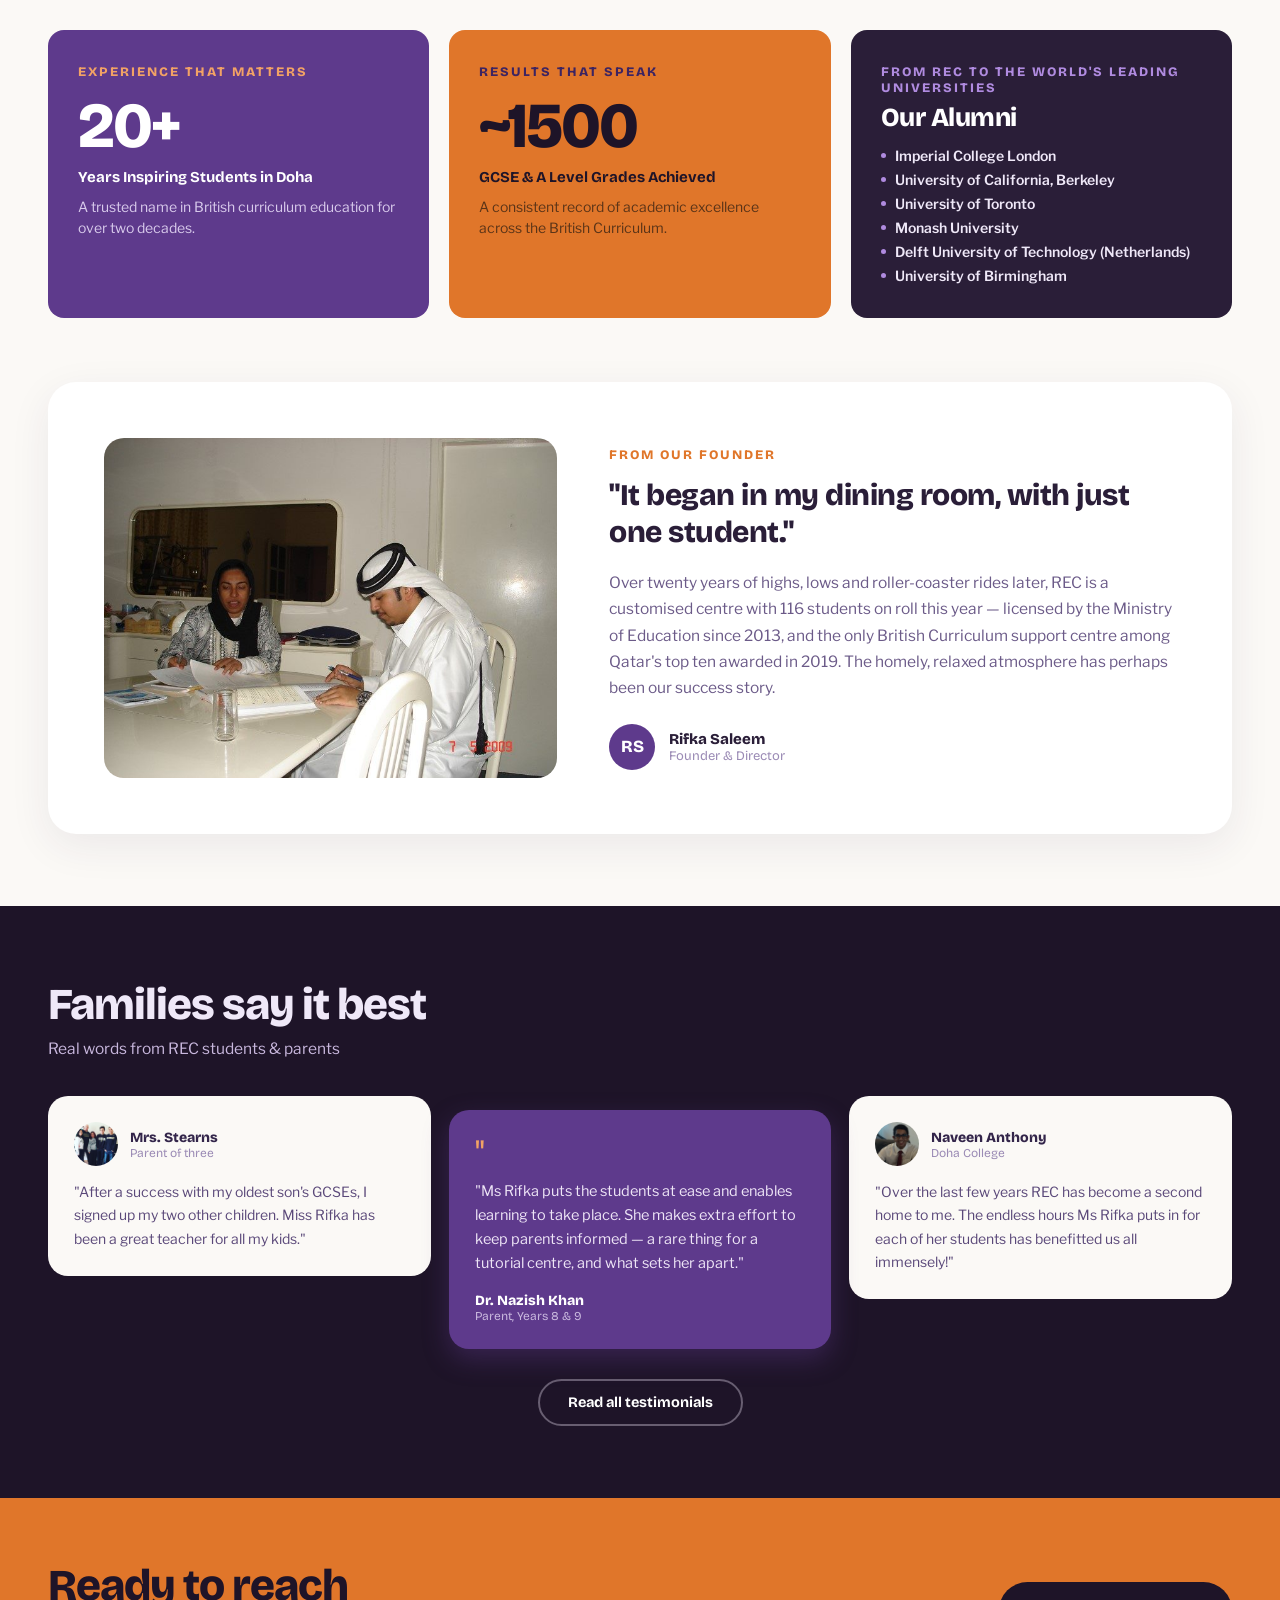
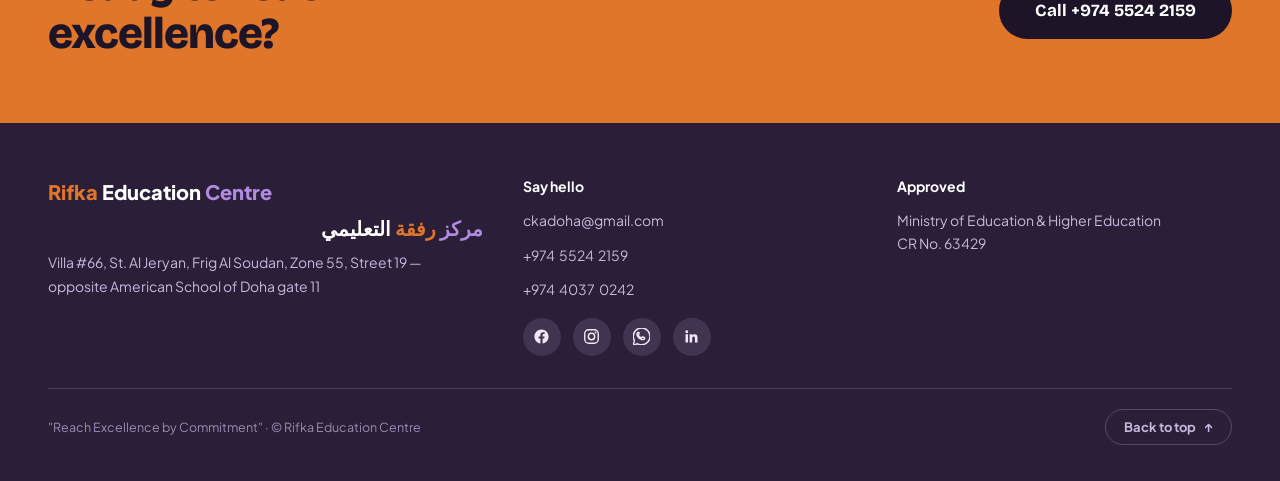
==== commit 95c70188: "Testimonial videos, new photography, and brand logo Testimonials - Five video testimonials (Taha Ali" ====
--- a/index.html
+++ b/index.html
@@ -19,7 +19,7 @@
   <!-- navbar -->
   <div class="rec-nav" style="display:flex;align-items:center;gap:32px;padding:20px 48px;border-bottom:1px solid rgba(239,232,248,.14)">
     <a class="rec-brand" href="index.html" style="display:flex;align-items:center;gap:12px;color:#EFE8F8">
-      <div style="background:#fff;border-radius:12px;padding:8px 14px;display:grid;place-items:center;box-shadow:0 3px 12px rgba(0,0,0,.28)"><img src="assets/images/logo-full.jpg" alt="Rifka Education Centre logo" style="height:72px;width:auto;display:block"></div>
+      <div style="background:#fff;border-radius:12px;padding:8px 14px;display:grid;place-items:center;box-shadow:0 3px 12px rgba(0,0,0,.28)"><img src="assets/images/logo-full.png" alt="Rifka Education Centre logo" style="height:72px;width:auto;display:block"></div>
     </a>
     <input type="checkbox" id="rec-menu" class="rec-menu-btn" aria-label="Menu">
     <nav class="rec-nav-links" style="display:flex;gap:24px;margin-left:auto;font-size:14px;font-weight:600;color:#C9B8DE">
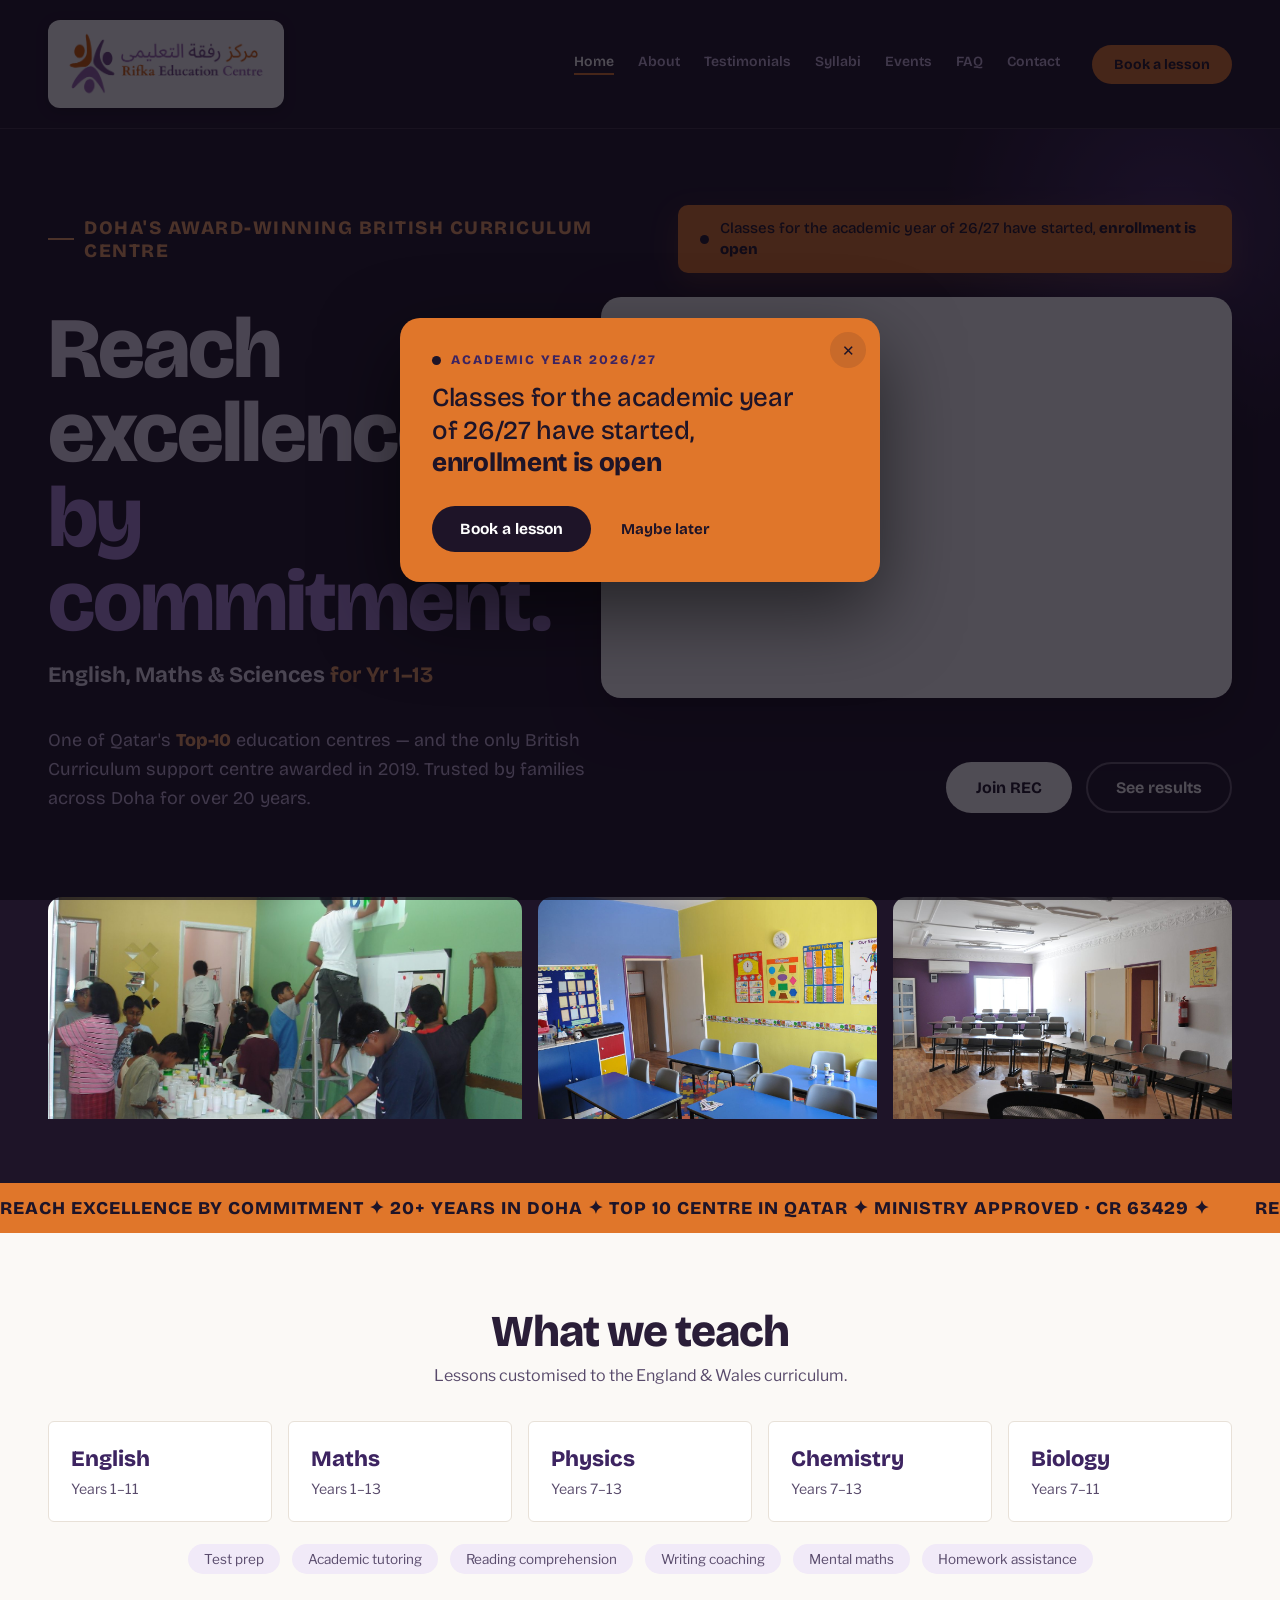
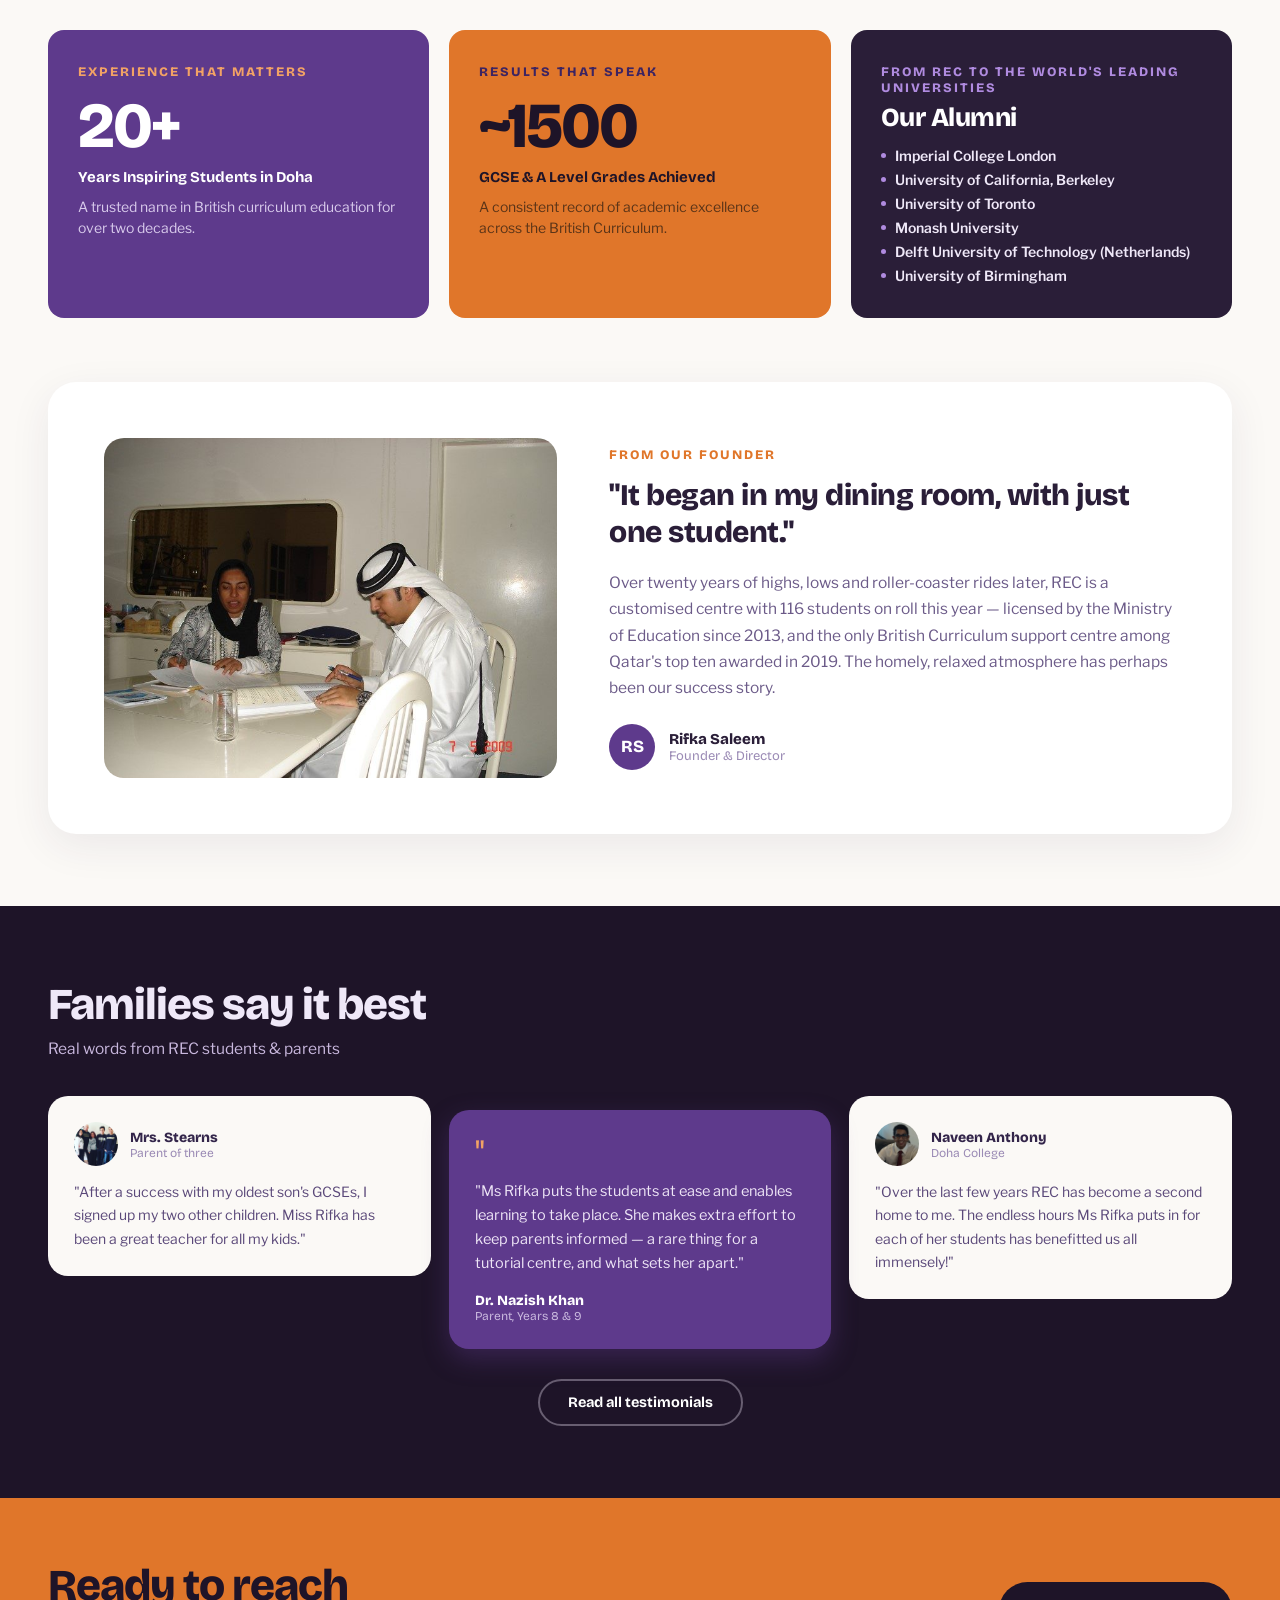
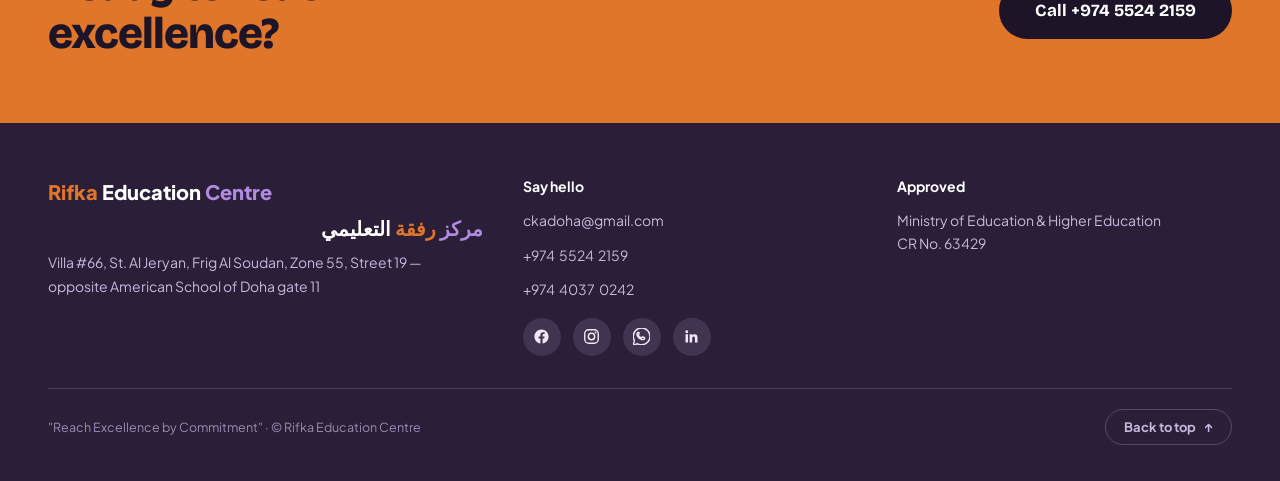
==== commit e7a5eb92: "Home: enrolment-open notice, now also shown as a popup The 2026/27 term has begun, so the hero notic" ====
--- a/index.html
+++ b/index.html
@@ -39,9 +39,9 @@
     <div class="rec-blob" style="position:absolute;right:-120px;top:-140px;width:460px;height:460px;border-radius:50%;background:radial-gradient(circle,rgba(94,58,140,.55),transparent 70%)"></div>
     <div class="rec-band" style="display:flex;align-items:center;justify-content:space-between;gap:28px;margin-bottom:24px;position:relative">
       <div style="display:inline-flex;align-items:center;gap:10px;font-size:19px;font-weight:800;letter-spacing:1.5px;color:#F2A265;text-transform:uppercase"><span style="width:26px;height:2px;background:#F2A265;flex:none"></span>Doha's award-winning British Curriculum centre</div>
-      <div class="rec-announce" style="display:inline-flex;align-items:center;gap:11px;padding:13px 22px;border-radius:10px;font-size:15px;line-height:1.4;font-weight:700;color:#1E1428">
+      <div class="rec-announce" style="display:inline-flex;align-items:center;gap:11px;padding:13px 22px;border-radius:10px;font-size:15px;line-height:1.4;font-weight:500;color:#1E1428">
         <span class="rec-announce-dot" style="width:9px;height:9px;border-radius:50%;flex:none"></span>
-        <span>Classes for the Academic Year 2026/27 will start on <span style="font-weight:800">30th August</span></span>
+        <span>Classes for the academic year of 26/27 have started, <strong style="font-weight:800">enrollment is open</strong></span>
       </div>
     </div>
     <div class="rec-band" style="display:flex;gap:48px;align-items:center;justify-content:space-between;position:relative">
@@ -169,5 +169,18 @@
   </div>
 
 </div>
+
+<!-- enrolment popup — opened on load by announce.js; the hero .rec-announce
+     banner carries the same message for anyone without JS -->
+<dialog class="rec-popup" id="rec-popup" aria-labelledby="rec-popup-title">
+  <form method="dialog" class="rec-popup-close-form"><button class="rec-popup-x" aria-label="Close">✕</button></form>
+  <div class="rec-popup-eyebrow"><span class="rec-announce-dot"></span>Academic year 2026/27</div>
+  <h2 class="rec-popup-title" id="rec-popup-title" tabindex="-1" autofocus>Classes for the academic year of 26/27 have started, <strong>enrollment is open</strong></h2>
+  <div class="rec-popup-actions">
+    <a href="register.html" class="rec-popup-cta">Book a lesson</a>
+    <form method="dialog"><button class="rec-popup-later">Maybe later</button></form>
+  </div>
+</dialog>
+<script src="assets/js/announce.js" defer></script>
 </body>
 </html>
--- a/assets/css/style.css
+++ b/assets/css/style.css
@@ -47,6 +47,121 @@
 }
 @media (prefers-reduced-motion: reduce) {
   .rec-announce-dot { animation: none; }
+}
+
+/* ---- Enrolment popup (index.html) ------------------------------------------
+   Native <dialog>, opened by announce.js. Same orange + dark ink as the hero
+   banner so the two read as one message. */
+.rec-popup {
+  width: min(480px, calc(100vw - 32px));
+  max-width: none;
+  padding: 34px 32px 30px;
+  border: 0;
+  border-radius: 20px;
+  background: #E0762A;
+  color: #1E1428;
+  box-shadow: 0 30px 80px rgba(0, 0, 0, .55);
+  font-family: 'Bricolage Grotesque', sans-serif;
+}
+.rec-popup[open] { animation: rec-popup-in .32s cubic-bezier(.2, .9, .3, 1.15); }
+.rec-popup::backdrop {
+  background: rgba(12, 7, 18, .72);
+  animation: rec-popup-fade .25s ease;
+}
+@keyframes rec-popup-in {
+  from { opacity: 0; transform: translateY(18px) scale(.94); }
+}
+@keyframes rec-popup-fade {
+  from { opacity: 0; }
+}
+
+.rec-popup-x {
+  position: absolute;
+  top: 14px;
+  right: 14px;
+  width: 36px;
+  height: 36px;
+  border: 0;
+  border-radius: 50%;
+  background: rgba(30, 20, 40, .12);
+  color: #1E1428;
+  font-size: 15px;
+  line-height: 1;
+  cursor: pointer;
+  display: grid;
+  place-items: center;
+}
+.rec-popup-x:hover { background: rgba(30, 20, 40, .22); }
+
+.rec-popup-eyebrow {
+  display: flex;
+  align-items: center;
+  gap: 10px;
+  margin-bottom: 14px;
+  font-size: 13px;
+  font-weight: 800;
+  letter-spacing: 2px;
+  text-transform: uppercase;
+  color: #3D2461;
+}
+.rec-popup-eyebrow .rec-announce-dot {
+  width: 9px;
+  height: 9px;
+  border-radius: 50%;
+  flex: none;
+}
+
+.rec-popup-title {
+  margin: 0 36px 26px 0;
+  font-size: 26px;
+  line-height: 1.25;
+  font-weight: 500;
+  letter-spacing: -.3px;
+}
+.rec-popup-title strong { font-weight: 800; }
+/* Receives focus on open (autofocus) so screen readers start at the message;
+   it is not interactive, so no ring. */
+.rec-popup .rec-popup-title:focus { outline: none; }
+
+.rec-popup-actions {
+  display: flex;
+  flex-wrap: wrap;
+  align-items: center;
+  gap: 12px;
+}
+.rec-popup-actions form { margin: 0; }
+.rec-popup-cta {
+  display: inline-block;
+  padding: 14px 28px;
+  border-radius: 100px;
+  background: #1E1428;
+  color: #fff;
+  font-weight: 700;
+  font-size: 15.5px;
+}
+.rec-popup-cta:hover { background: #2A1E38; }
+.rec-popup-later {
+  padding: 14px 18px;
+  border: 0;
+  border-radius: 100px;
+  background: none;
+  color: #1E1428;
+  font: inherit;
+  font-weight: 700;
+  font-size: 15px;
+  cursor: pointer;
+}
+.rec-popup-later:hover { background: rgba(30, 20, 40, .1); }
+.rec-popup :focus-visible { outline: 3px solid #1E1428; outline-offset: 3px; }
+
+@media (max-width: 600px) {
+  .rec-popup { padding: 28px 22px 24px; }
+  .rec-popup-title { font-size: 21px; }
+  .rec-popup-actions > * { flex: 1 1 auto; text-align: center; }
+  .rec-popup-later { width: 100%; }
+}
+@media (prefers-reduced-motion: reduce) {
+  .rec-popup[open], .rec-popup::backdrop { animation: none; }
 }
 
 /* ---- Highlights miniplayer (about.html) ------------------------------------
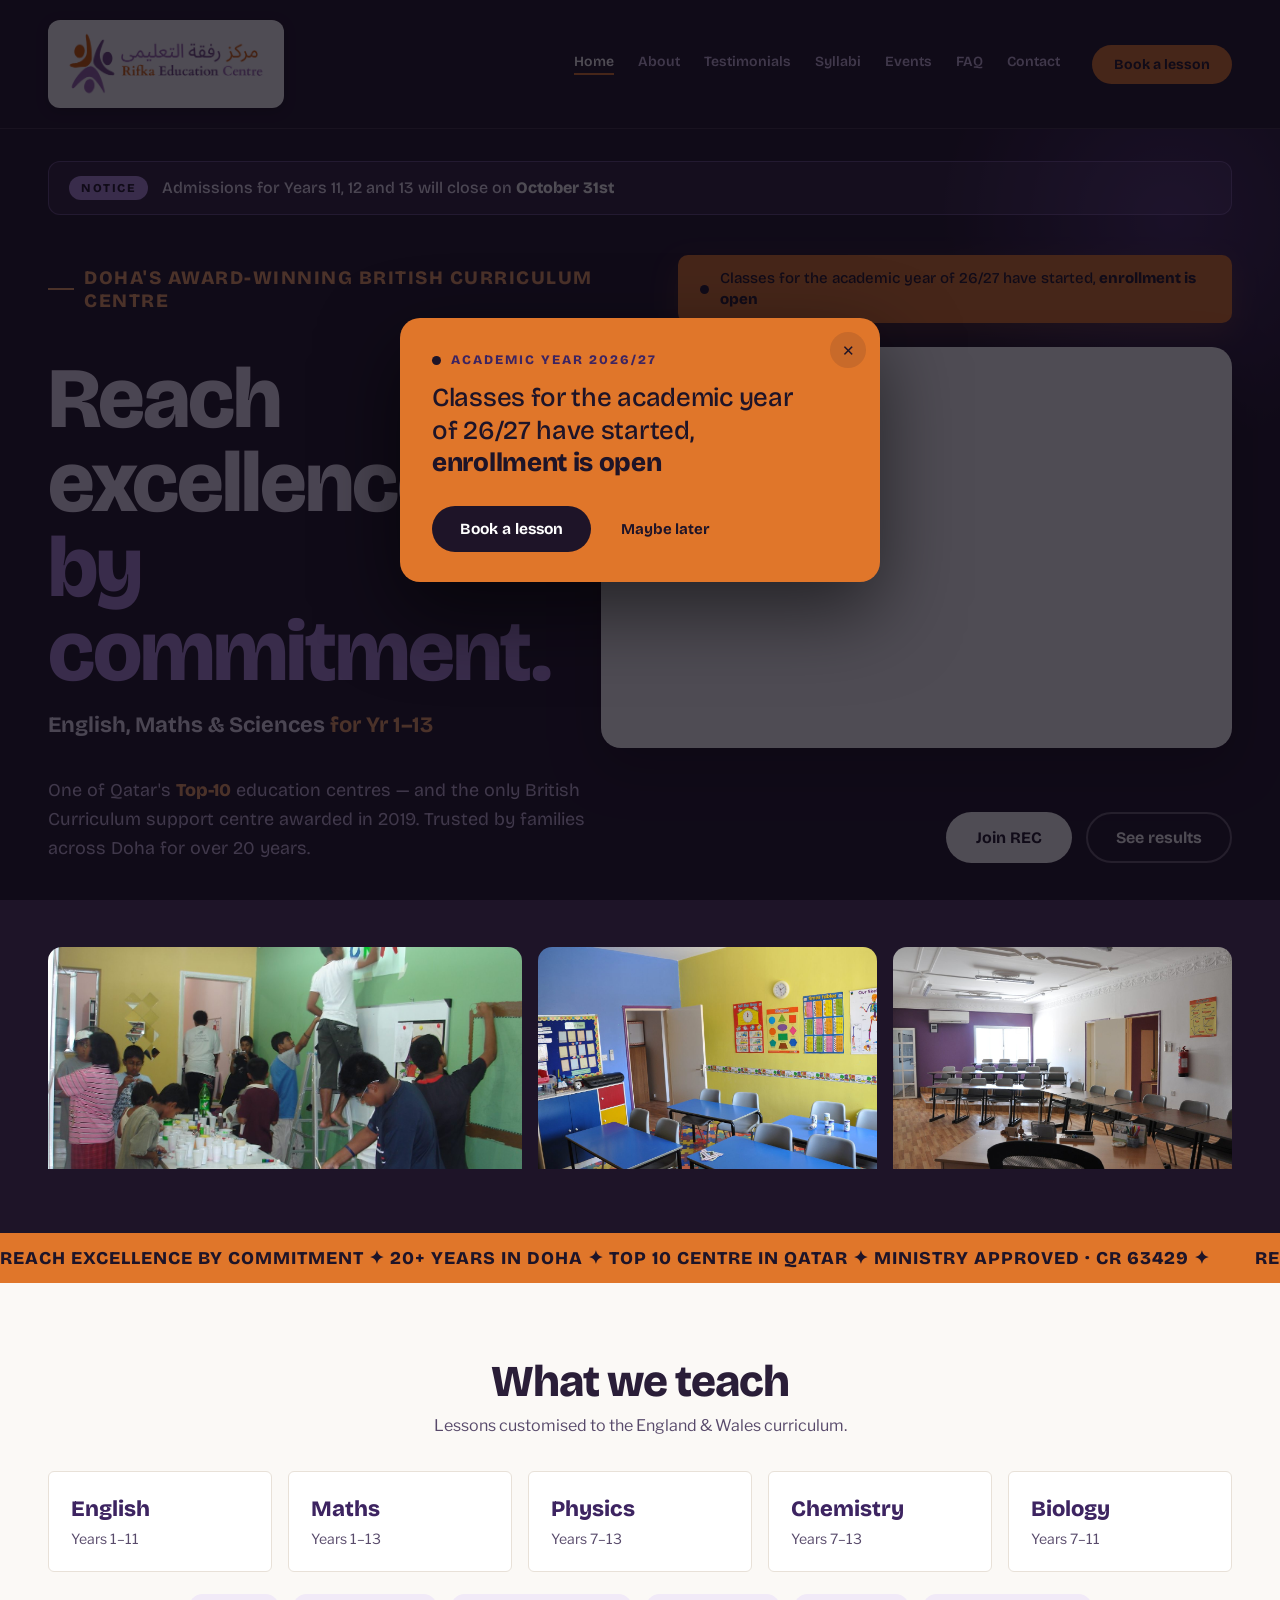
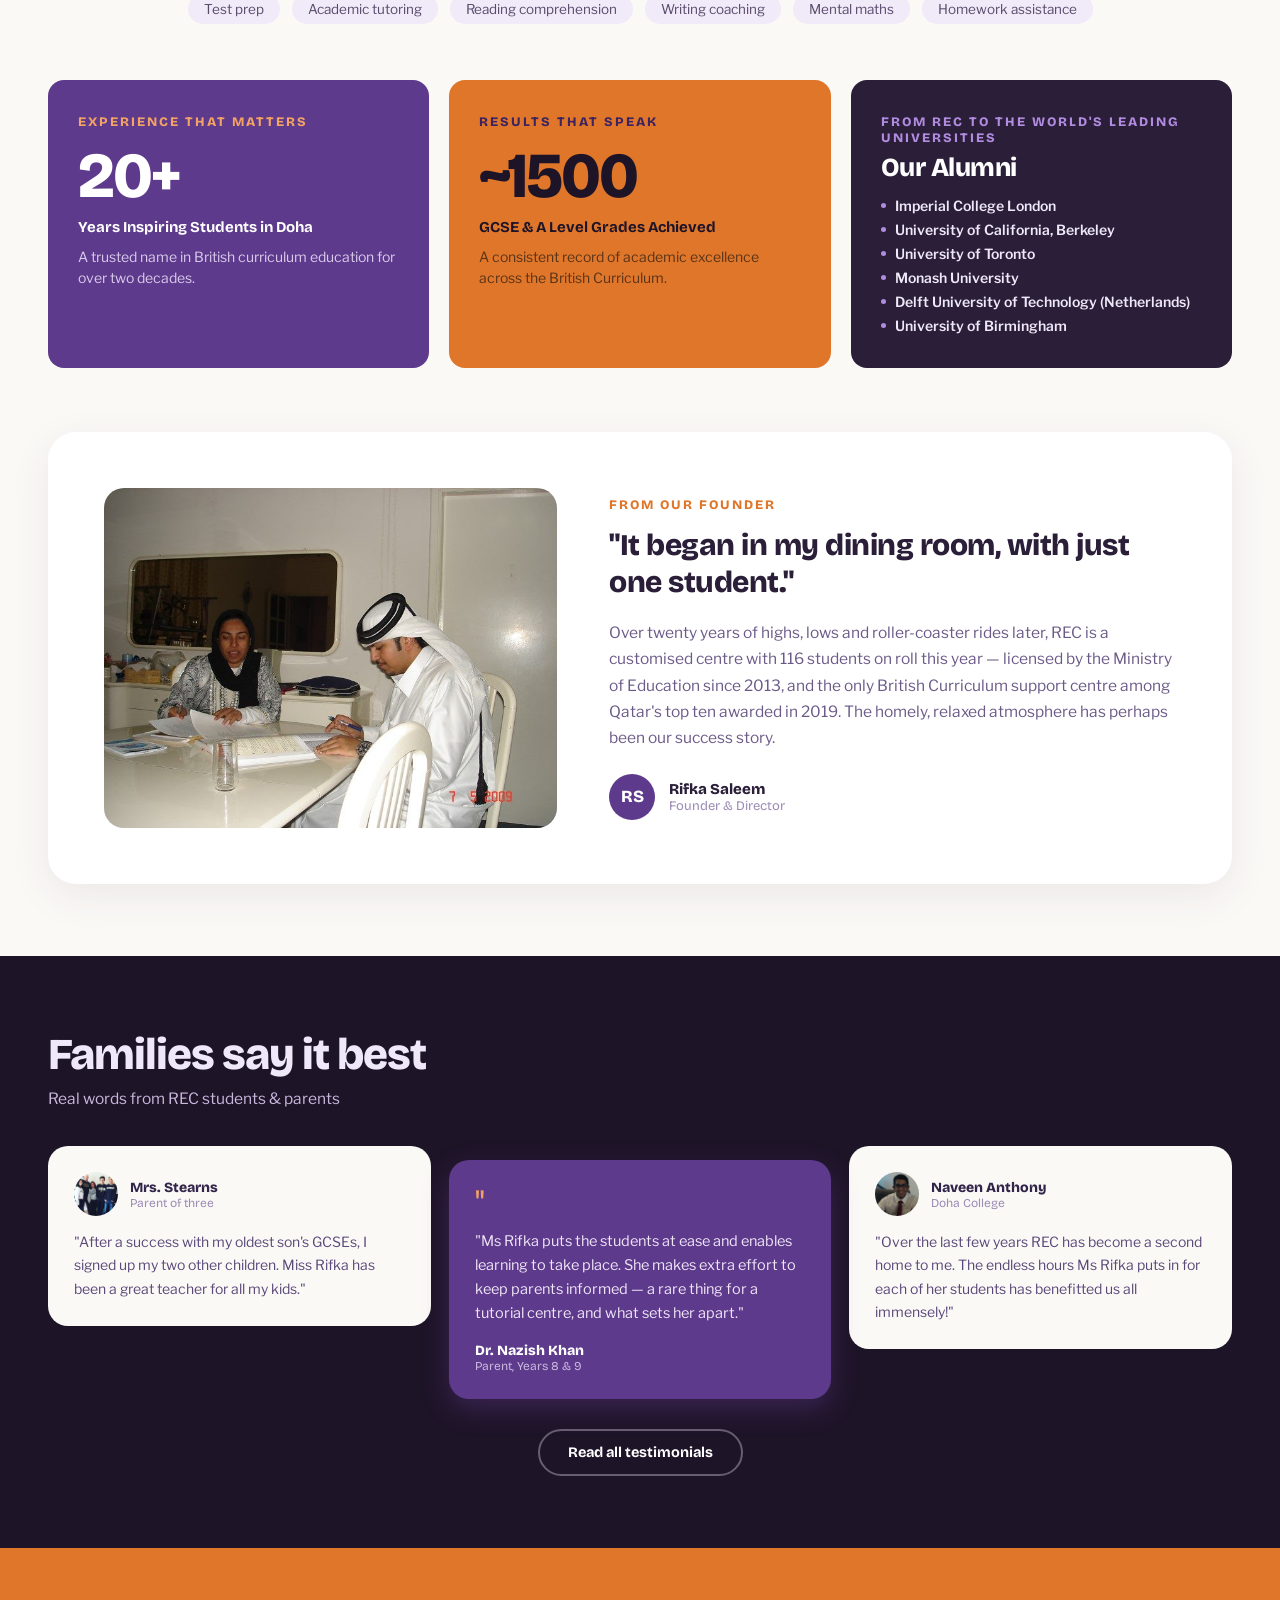
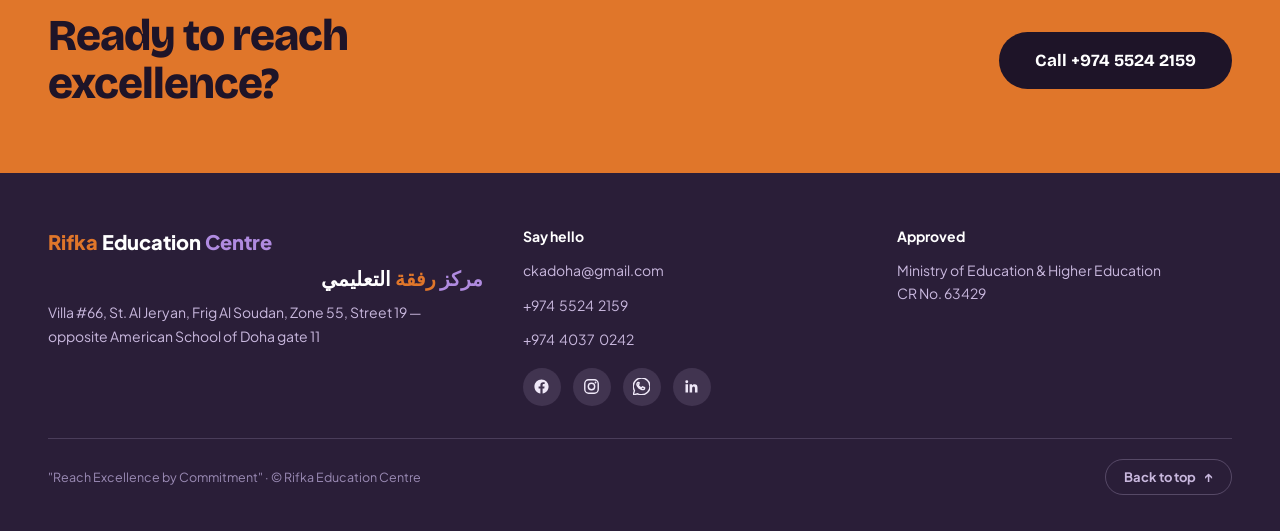
==== commit ffe58206: "Home: add Years 11-13 admissions deadline notice to the hero A full-width notice strip at the top of" ====
--- a/index.html
+++ b/index.html
@@ -35,8 +35,13 @@
   </div>
 
   <!-- hero -->
-  <div class="rec-section rec-pt" style="padding:76px 48px 0;position:relative;overflow:hidden">
+  <div class="rec-section" style="padding:32px 48px 0;position:relative;overflow:hidden">
     <div class="rec-blob" style="position:absolute;right:-120px;top:-140px;width:460px;height:460px;border-radius:50%;background:radial-gradient(circle,rgba(94,58,140,.55),transparent 70%)"></div>
+    <!-- admissions deadline notice — remove once the date has passed -->
+    <div style="display:flex;align-items:center;flex-wrap:wrap;gap:10px 14px;margin-bottom:40px;padding:14px 20px;border:1px solid rgba(176,139,224,.4);border-radius:12px;background:rgba(176,139,224,.12);position:relative">
+      <span style="flex:none;background:#B08BE0;color:#1E1428;font-size:12px;font-weight:800;letter-spacing:1.5px;text-transform:uppercase;padding:5px 12px;border-radius:100px">Notice</span>
+      <span style="font-size:16px;line-height:1.45;font-weight:500;color:#EFE8F8">Admissions for Years 11, 12 and 13 will close on <strong style="font-weight:800;color:#fff">October 31st</strong></span>
+    </div>
     <div class="rec-band" style="display:flex;align-items:center;justify-content:space-between;gap:28px;margin-bottom:24px;position:relative">
       <div style="display:inline-flex;align-items:center;gap:10px;font-size:19px;font-weight:800;letter-spacing:1.5px;color:#F2A265;text-transform:uppercase"><span style="width:26px;height:2px;background:#F2A265;flex:none"></span>Doha's award-winning British Curriculum centre</div>
       <div class="rec-announce" style="display:inline-flex;align-items:center;gap:11px;padding:13px 22px;border-radius:10px;font-size:15px;line-height:1.4;font-weight:500;color:#1E1428">
@@ -157,7 +162,7 @@
       <div><div style="font-weight:800;font-size:20px;margin-bottom:2px"><span style="color:#E0762A">Rifka</span> <span style="color:#fff">Education</span> <span style="color:#B08BE0">Centre</span></div><div style="font-size:20px;font-weight:800;margin-bottom:6px" dir="rtl" lang="ar"><span style="color:#B08BE0">مركز</span> <span style="color:#E0762A">رفقة</span> <span style="color:#fff">التعليمي</span></div>Villa #66, St. Al Jeryan, Frig Al Soudan, Zone 55, Street 19 — opposite American School of Doha gate 11<span style="position:absolute;width:1px;height:1px;padding:0;margin:-1px;overflow:hidden;clip:rect(0,0,0,0);white-space:nowrap;border:0">Also known as Rifqa Education Centre.</span></div>
       <div><div style="color:#fff;font-weight:700;margin-bottom:10px">Say hello</div><div style="margin-bottom:12px">ckadoha@gmail.com</div><div style="display:flex;flex-direction:column;gap:10px"><span>+974&nbsp;&nbsp;5524&nbsp;&nbsp;2159</span><span>+974&nbsp;&nbsp;4037&nbsp;&nbsp;0242</span></div>
         <div style="display:flex;gap:12px;margin-top:16px">
-          <a href="https://www.facebook.com/RecDoha" target="_blank" rel="noopener" aria-label="Facebook" class="social-icon" style="width:38px;height:38px;border-radius:50%;display:grid;place-items:center"><svg width="17" height="17" viewBox="0 0 24 24" fill="#EFE8F8"><path d="M22 12.06C22 6.5 17.52 2 12 2S2 6.5 2 12.06C2 17.08 5.66 21.24 10.44 22v-7.03H7.9v-2.9h2.54V9.85c0-2.52 1.5-3.9 3.77-3.9 1.09 0 2.23.19 2.23.19v2.47h-1.26c-1.24 0-1.62.77-1.62 1.56v1.88h2.76l-.44 2.9h-2.32V22C18.34 21.24 22 17.08 22 12.06z"/></svg></a>
+          <a href="https://www.facebook.com/profile.php?id=100064027362673" target="_blank" rel="noopener" aria-label="Facebook" class="social-icon" style="width:38px;height:38px;border-radius:50%;display:grid;place-items:center"><svg width="17" height="17" viewBox="0 0 24 24" fill="#EFE8F8"><path d="M22 12.06C22 6.5 17.52 2 12 2S2 6.5 2 12.06C2 17.08 5.66 21.24 10.44 22v-7.03H7.9v-2.9h2.54V9.85c0-2.52 1.5-3.9 3.77-3.9 1.09 0 2.23.19 2.23.19v2.47h-1.26c-1.24 0-1.62.77-1.62 1.56v1.88h2.76l-.44 2.9h-2.32V22C18.34 21.24 22 17.08 22 12.06z"/></svg></a>
           <a href="https://instagram.com/RECDoha" target="_blank" rel="noopener" aria-label="Instagram" class="social-icon" style="width:38px;height:38px;border-radius:50%;display:grid;place-items:center"><svg width="17" height="17" viewBox="0 0 24 24" fill="none" stroke="#EFE8F8" stroke-width="2"><rect x="2.5" y="2.5" width="19" height="19" rx="5.5"/><circle cx="12" cy="12" r="4.5"/><circle cx="17.7" cy="6.3" r="1.3" fill="#EFE8F8" stroke="none"/></svg></a>
           <a href="https://wa.me/97455242159" target="_blank" rel="noopener" aria-label="WhatsApp" class="social-icon" style="width:38px;height:38px;border-radius:50%;display:grid;place-items:center"><svg width="17" height="17" viewBox="0 0 24 24" fill="none" stroke="#EFE8F8" stroke-width="2"><path d="M20.5 3.5A11.8 11.8 0 0 0 12.1 0C5.6 0 .3 5.3.3 11.8c0 2.1.6 4.2 1.7 6L.2 24l6.4-1.7a11.8 11.8 0 0 0 5.5 1.4h.1c6.5 0 11.8-5.3 11.8-11.8 0-3.2-1.2-6.2-3.5-8.4Z"/><path d="M8.7 6.8c-.3-.6-.6-.6-.9-.6h-.7c-.2 0-.5.1-.7.4-.2.2-.9.9-.9 2.2s.9 2.6 1 2.8c.1.2 1.8 3 4.6 4.1 2.3.9 2.8.7 3.3.7.5-.1 1.6-.7 1.8-1.3.2-.6.2-1.2.2-1.3-.1-.1-.3-.2-.7-.4s-1.6-.8-1.9-.9c-.3-.1-.5-.1-.7.2-.2.3-.7.9-.8 1.1-.2.2-.3.2-.7.1-.4-.2-1.3-.5-2.4-1.5-.9-.8-1.5-1.8-1.7-2.1-.2-.3 0-.5.1-.7l.5-.6c.2-.2.2-.4.3-.6.1-.2 0-.4-.1-.6Z"/></svg></a>
           <a href="https://www.linkedin.com/in/RECDoha" target="_blank" rel="noopener" aria-label="LinkedIn" class="social-icon" style="width:38px;height:38px;border-radius:50%;display:grid;place-items:center"><svg width="17" height="17" viewBox="0 0 24 24" fill="#EFE8F8"><path d="M20.45 20.45h-3.56v-5.57c0-1.33-.03-3.04-1.85-3.04-1.85 0-2.14 1.45-2.14 2.94v5.67H9.34V8.99h3.42v1.56h.05c.48-.9 1.64-1.85 3.38-1.85 3.61 0 4.28 2.38 4.28 5.48v6.27ZM5.32 7.43a2.07 2.07 0 1 1 0-4.14 2.07 2.07 0 0 1 0 4.14ZM3.54 20.45H7.1V8.99H3.54v11.46Z"/></svg></a>
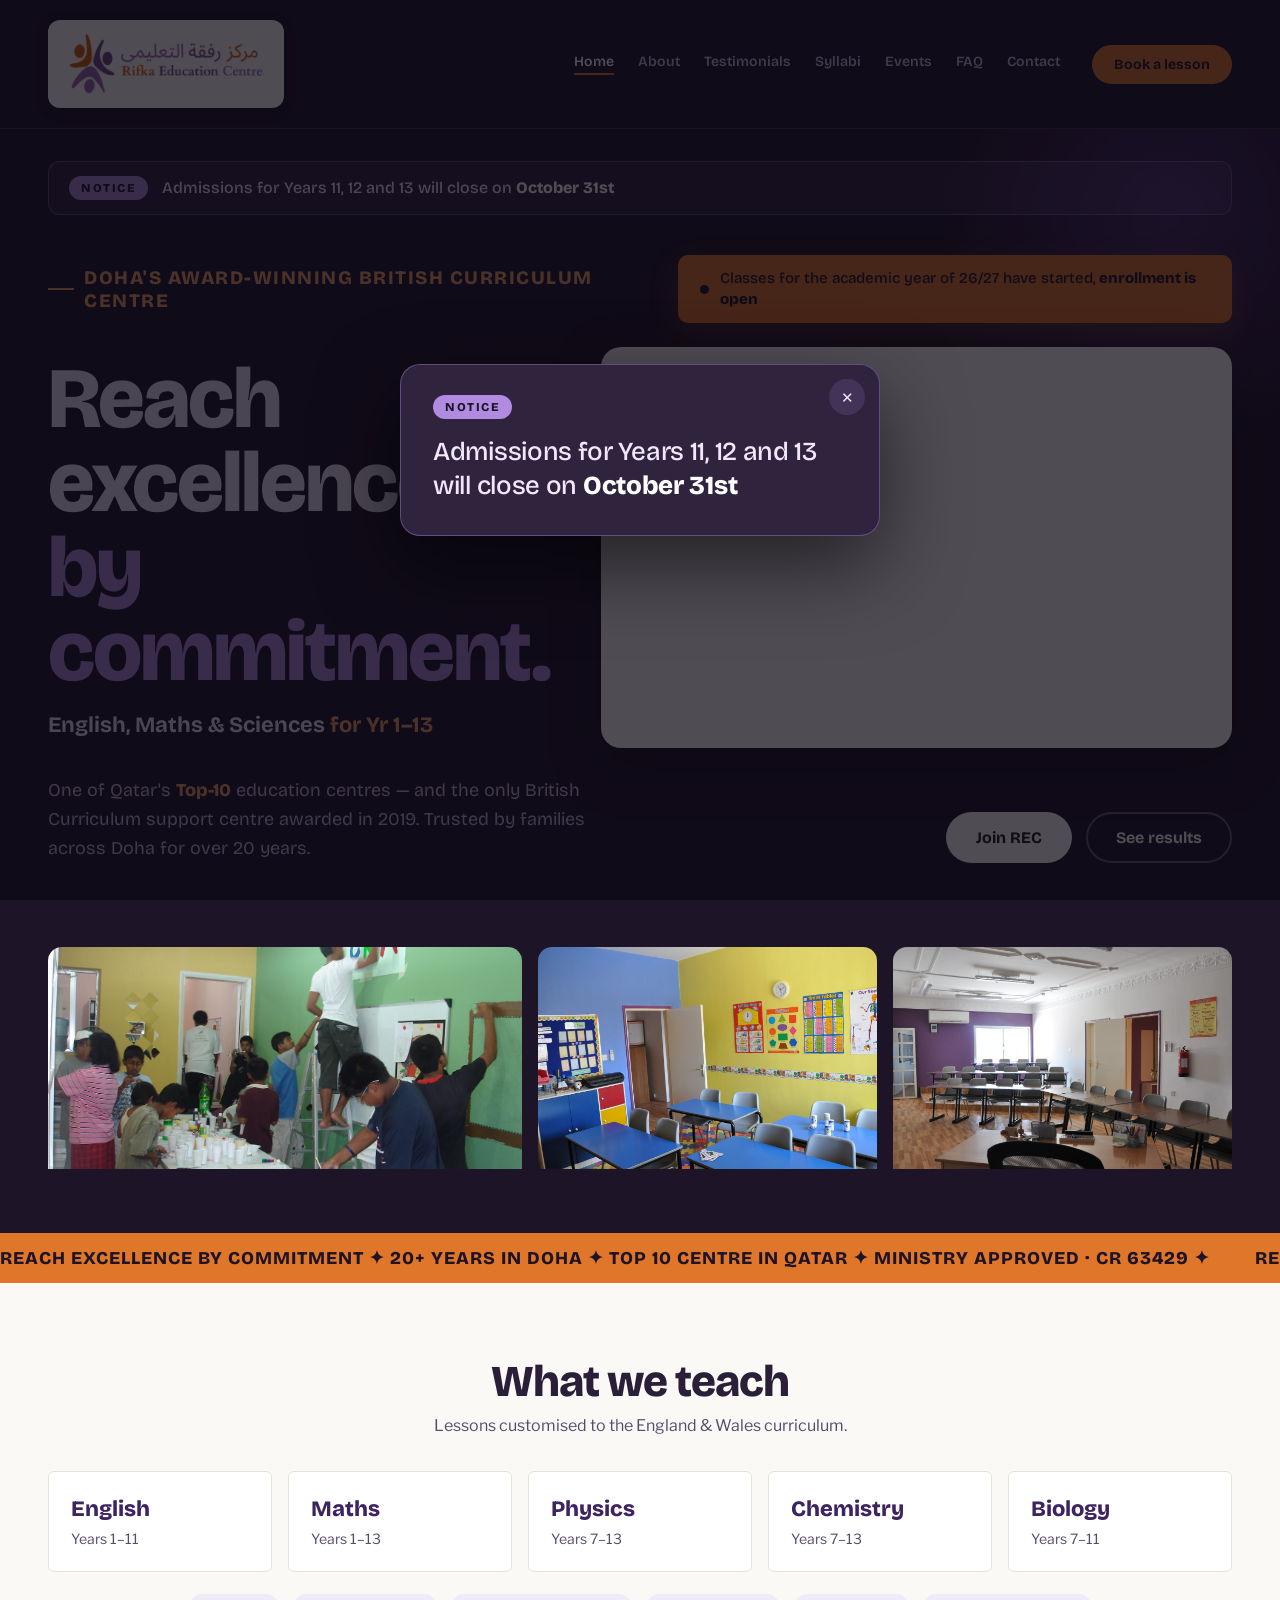
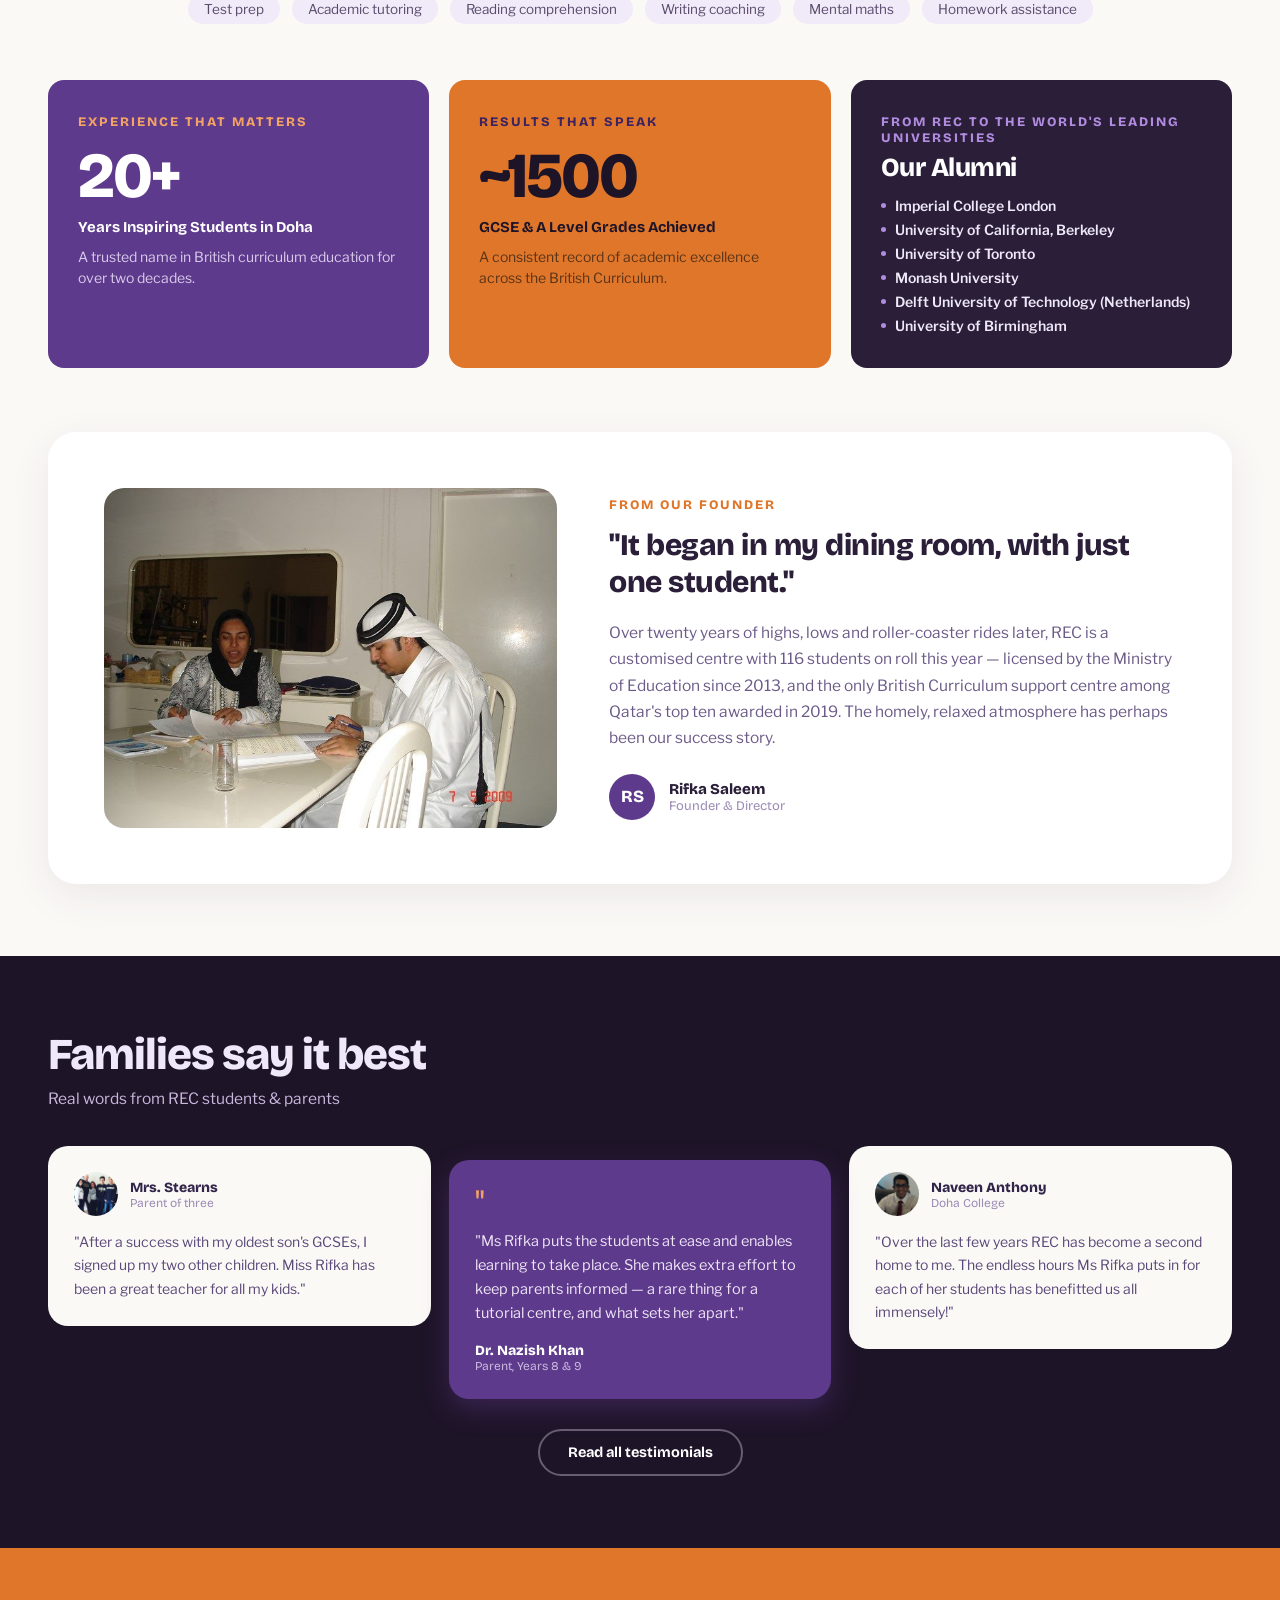
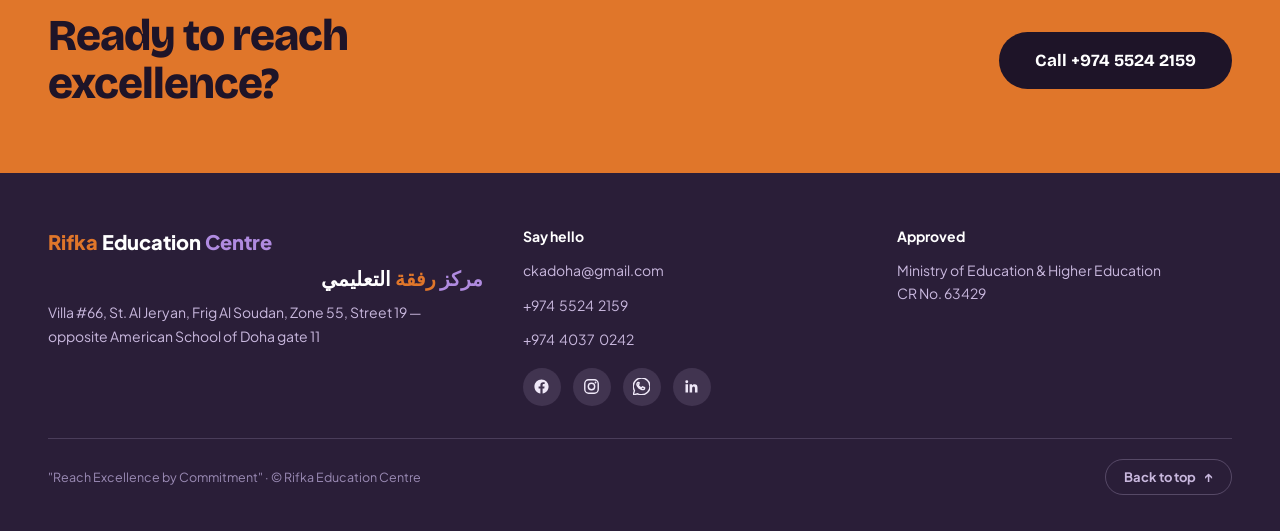
==== commit 610fcf64: "Home popup: show the Years 11-13 admissions deadline instead The on-load popup now carries the admis" ====
--- a/index.html
+++ b/index.html
@@ -175,16 +175,12 @@
 
 </div>
 
-<!-- enrolment popup — opened on load by announce.js; the hero .rec-announce
-     banner carries the same message for anyone without JS -->
+<!-- notice popup — opened on load by announce.js; the lilac admissions notice
+     at the top of the hero carries the same message for anyone without JS -->
 <dialog class="rec-popup" id="rec-popup" aria-labelledby="rec-popup-title">
   <form method="dialog" class="rec-popup-close-form"><button class="rec-popup-x" aria-label="Close">✕</button></form>
-  <div class="rec-popup-eyebrow"><span class="rec-announce-dot"></span>Academic year 2026/27</div>
-  <h2 class="rec-popup-title" id="rec-popup-title" tabindex="-1" autofocus>Classes for the academic year of 26/27 have started, <strong>enrollment is open</strong></h2>
-  <div class="rec-popup-actions">
-    <a href="register.html" class="rec-popup-cta">Book a lesson</a>
-    <form method="dialog"><button class="rec-popup-later">Maybe later</button></form>
-  </div>
+  <span class="rec-popup-label">Notice</span>
+  <h2 class="rec-popup-title" id="rec-popup-title" tabindex="-1" autofocus>Admissions for Years 11, 12 and 13 will close on <strong>October 31st</strong></h2>
 </dialog>
 <script src="assets/js/announce.js" defer></script>
 </body>
--- a/assets/css/style.css
+++ b/assets/css/style.css
@@ -49,17 +49,20 @@
   .rec-announce-dot { animation: none; }
 }
 
-/* ---- Enrolment popup (index.html) ------------------------------------------
-   Native <dialog>, opened by announce.js. Same orange + dark ink as the hero
-   banner so the two read as one message. */
+/* ---- Notice popup (index.html) ---------------------------------------------
+   Native <dialog>, opened by announce.js. Styled as the lilac "Notice" strip
+   at the top of the hero, which carries the same message: the strip's
+   translucent lilac wash is layered over the page's dark ground so the solid
+   dialog matches it exactly. Informational only — close via the X, Esc or a
+   click on the backdrop. */
 .rec-popup {
   width: min(480px, calc(100vw - 32px));
   max-width: none;
-  padding: 34px 32px 30px;
-  border: 0;
+  padding: 30px 32px 32px;
+  border: 1px solid rgba(176, 139, 224, .4);
   border-radius: 20px;
-  background: #E0762A;
-  color: #1E1428;
+  background: linear-gradient(rgba(176, 139, 224, .12), rgba(176, 139, 224, .12)), #1E1428;
+  color: #EFE8F8;
   box-shadow: 0 30px 80px rgba(0, 0, 0, .55);
   font-family: 'Bricolage Grotesque', sans-serif;
 }
@@ -75,6 +78,7 @@
   from { opacity: 0; }
 }
 
+.rec-popup-close-form { margin: 0; }
 .rec-popup-x {
   position: absolute;
   top: 14px;
@@ -83,82 +87,45 @@
   height: 36px;
   border: 0;
   border-radius: 50%;
-  background: rgba(30, 20, 40, .12);
-  color: #1E1428;
+  background: rgba(176, 139, 224, .16);
+  color: #EFE8F8;
   font-size: 15px;
   line-height: 1;
   cursor: pointer;
   display: grid;
   place-items: center;
 }
-.rec-popup-x:hover { background: rgba(30, 20, 40, .22); }
-
-.rec-popup-eyebrow {
-  display: flex;
-  align-items: center;
-  gap: 10px;
-  margin-bottom: 14px;
-  font-size: 13px;
+.rec-popup-x:hover { background: rgba(176, 139, 224, .3); }
+
+.rec-popup-label {
+  display: inline-block;
+  margin-bottom: 16px;
+  padding: 5px 12px;
+  border-radius: 100px;
+  background: #B08BE0;
+  color: #1E1428;
+  font-size: 12px;
   font-weight: 800;
-  letter-spacing: 2px;
+  letter-spacing: 1.5px;
   text-transform: uppercase;
-  color: #3D2461;
-}
-.rec-popup-eyebrow .rec-announce-dot {
-  width: 9px;
-  height: 9px;
-  border-radius: 50%;
-  flex: none;
 }
 
 .rec-popup-title {
-  margin: 0 36px 26px 0;
+  margin: 0 28px 0 0;
   font-size: 26px;
-  line-height: 1.25;
+  line-height: 1.3;
   font-weight: 500;
   letter-spacing: -.3px;
 }
-.rec-popup-title strong { font-weight: 800; }
+.rec-popup-title strong { font-weight: 800; color: #fff; }
 /* Receives focus on open (autofocus) so screen readers start at the message;
    it is not interactive, so no ring. */
 .rec-popup .rec-popup-title:focus { outline: none; }
-
-.rec-popup-actions {
-  display: flex;
-  flex-wrap: wrap;
-  align-items: center;
-  gap: 12px;
-}
-.rec-popup-actions form { margin: 0; }
-.rec-popup-cta {
-  display: inline-block;
-  padding: 14px 28px;
-  border-radius: 100px;
-  background: #1E1428;
-  color: #fff;
-  font-weight: 700;
-  font-size: 15.5px;
-}
-.rec-popup-cta:hover { background: #2A1E38; }
-.rec-popup-later {
-  padding: 14px 18px;
-  border: 0;
-  border-radius: 100px;
-  background: none;
-  color: #1E1428;
-  font: inherit;
-  font-weight: 700;
-  font-size: 15px;
-  cursor: pointer;
-}
-.rec-popup-later:hover { background: rgba(30, 20, 40, .1); }
-.rec-popup :focus-visible { outline: 3px solid #1E1428; outline-offset: 3px; }
+.rec-popup :focus-visible { outline: 3px solid #B08BE0; outline-offset: 3px; }
 
 @media (max-width: 600px) {
-  .rec-popup { padding: 28px 22px 24px; }
+  .rec-popup { padding: 26px 22px 26px; }
   .rec-popup-title { font-size: 21px; }
-  .rec-popup-actions > * { flex: 1 1 auto; text-align: center; }
-  .rec-popup-later { width: 100%; }
 }
 @media (prefers-reduced-motion: reduce) {
   .rec-popup[open], .rec-popup::backdrop { animation: none; }
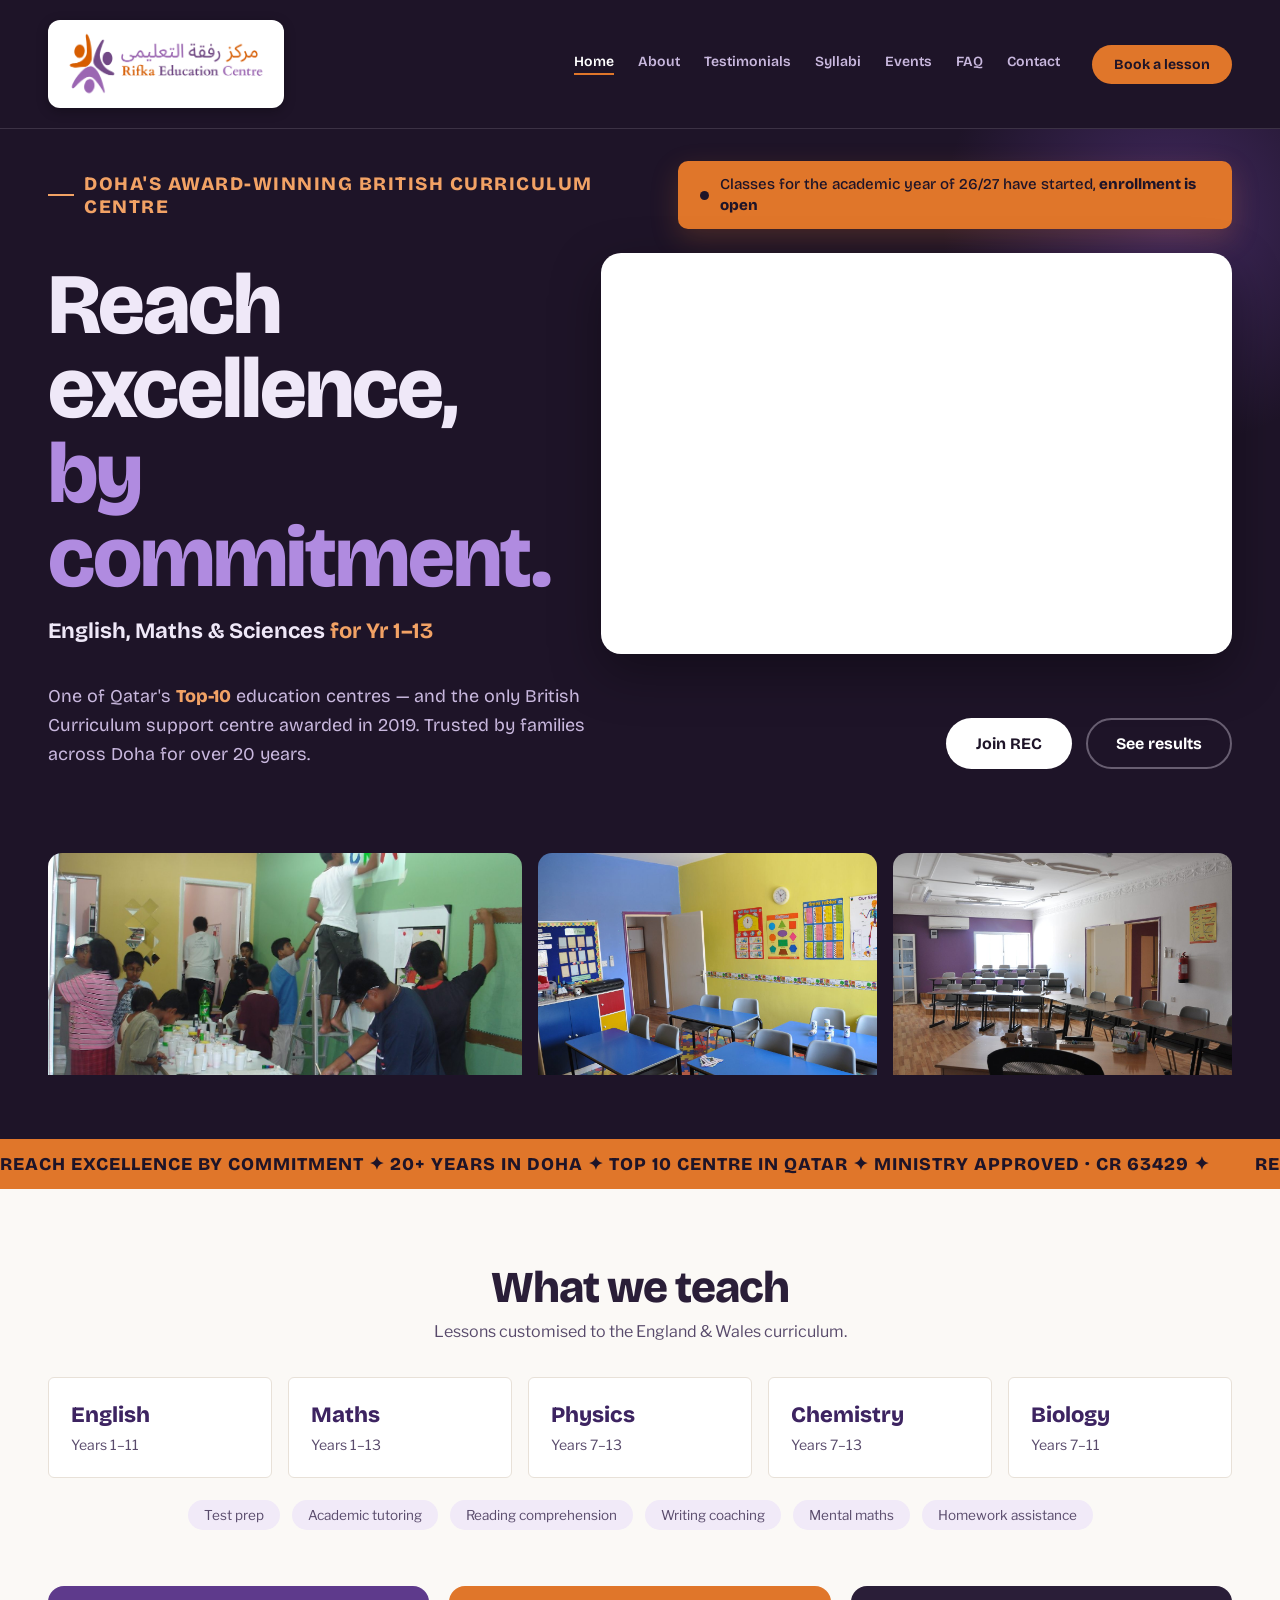
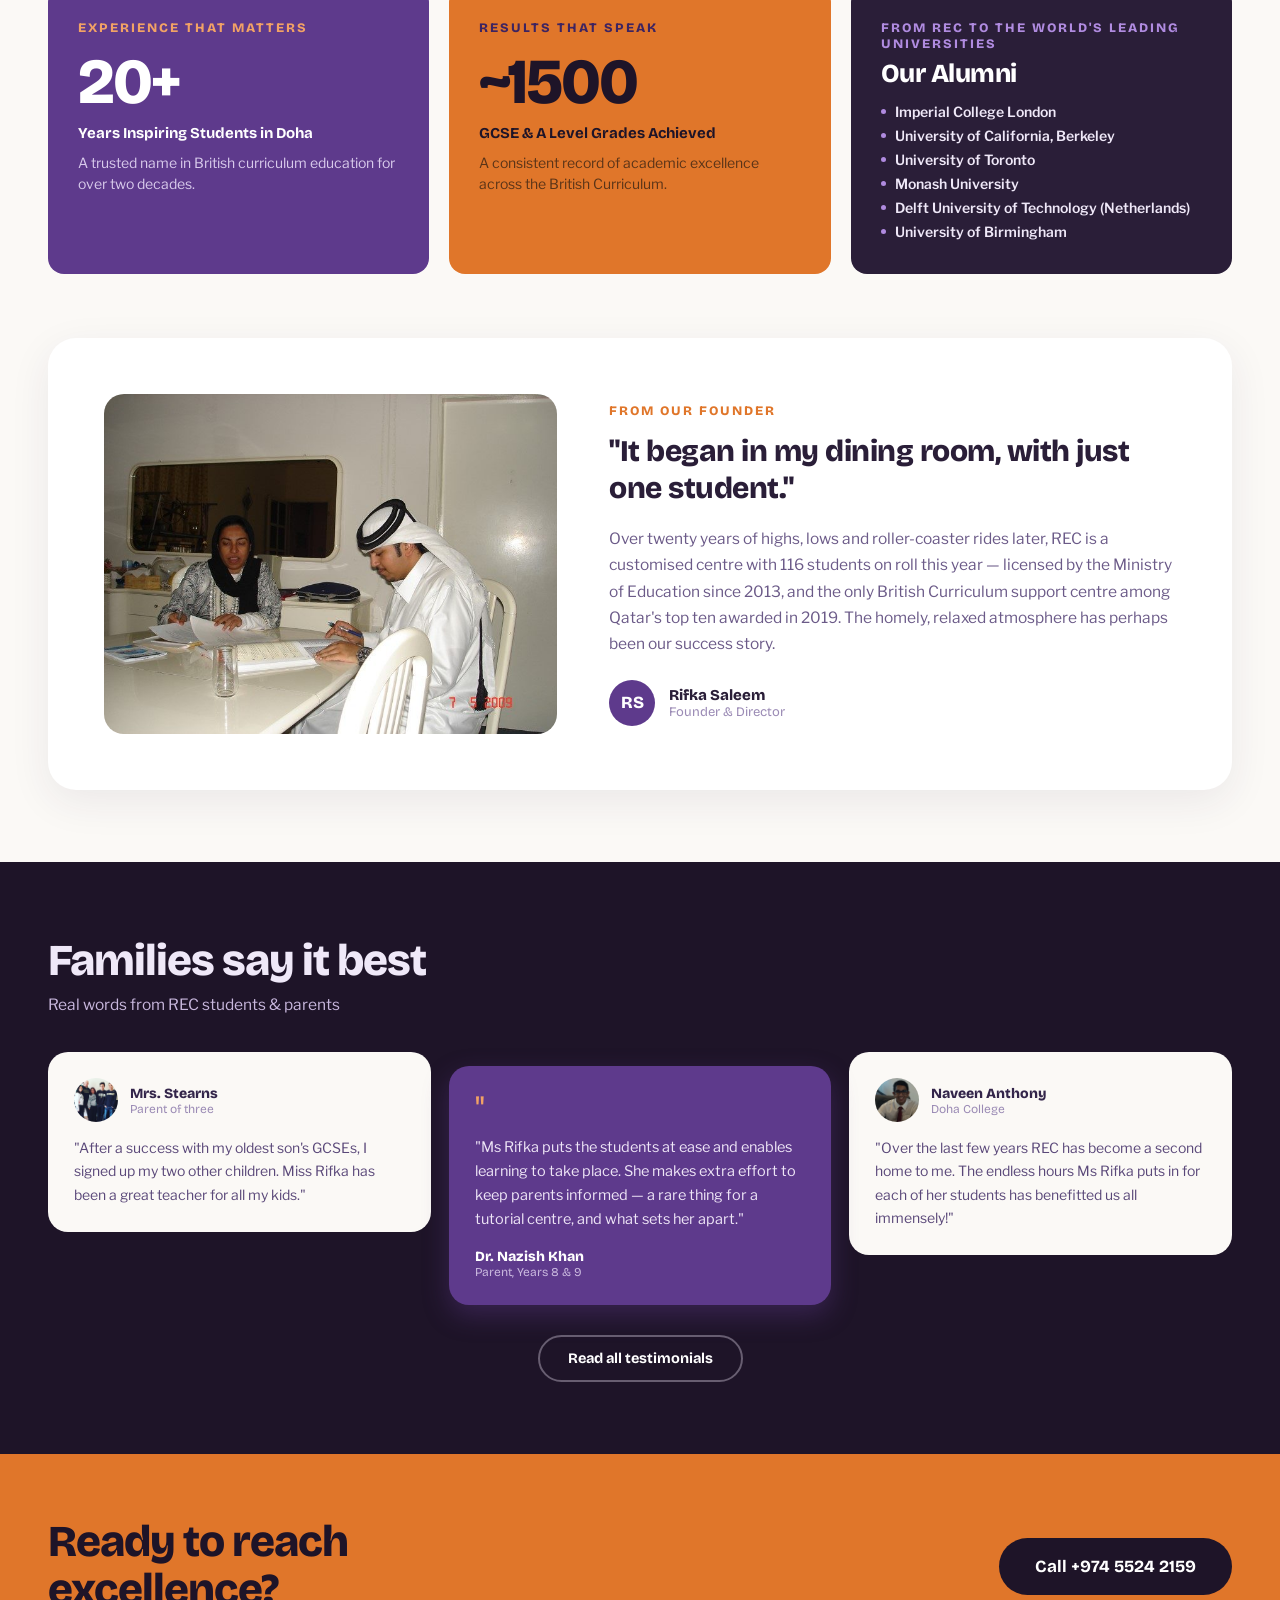
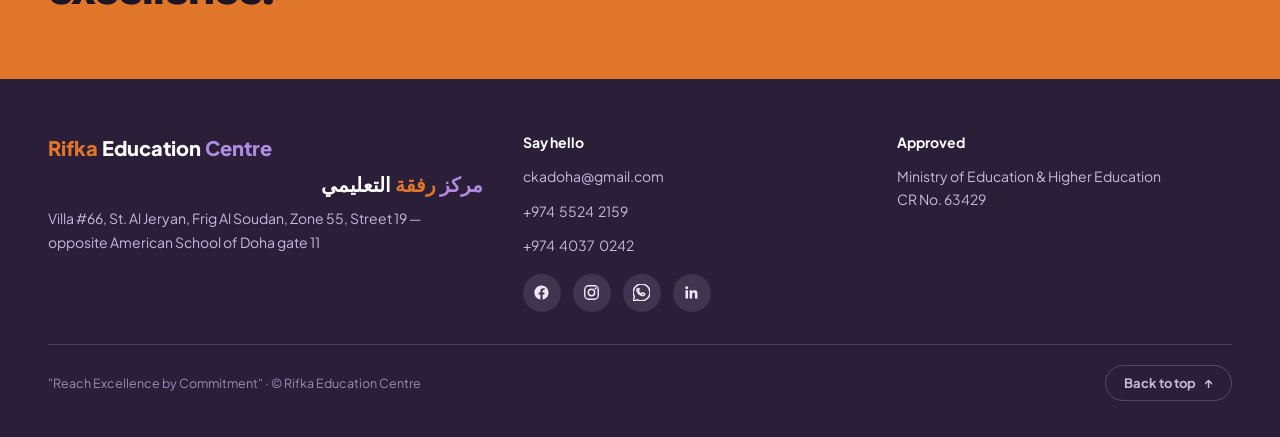
==== commit 9bd43a26: "Home: remove the expired Years 11-13 admissions deadline notice and popup Co-Authored-By: Claude Opu" ====
--- a/index.html
+++ b/index.html
@@ -7,7 +7,7 @@
 <meta name="description" content="Doha's award-winning British Curriculum centre. English, Maths &amp; Sciences for Yr 1–13. Ministry approved, 20+ years in Doha.">
 <link rel="preconnect" href="https://fonts.googleapis.com">
 <link href="https://fonts.googleapis.com/css2?family=Libre+Franklin:wght@400;500;600;700&family=Bricolage+Grotesque:opsz,wght@12..96,400;12..96,600;12..96,700;12..96,800&family=Plus+Jakarta+Sans:wght@400;500;600;700;800&display=swap" rel="stylesheet">
-<link rel="stylesheet" href="assets/css/style.css">
+<link rel="stylesheet" href="assets/css/style.css?v=20261001">
 <link rel="icon" href="assets/images/favicon.ico" sizes="any">
 <link rel="icon" href="assets/images/favicon-32.png" type="image/png">
 <link rel="apple-touch-icon" href="assets/images/apple-touch-icon.png">
@@ -37,11 +37,6 @@
   <!-- hero -->
   <div class="rec-section" style="padding:32px 48px 0;position:relative;overflow:hidden">
     <div class="rec-blob" style="position:absolute;right:-120px;top:-140px;width:460px;height:460px;border-radius:50%;background:radial-gradient(circle,rgba(94,58,140,.55),transparent 70%)"></div>
-    <!-- admissions deadline notice — remove once the date has passed -->
-    <div style="display:flex;align-items:center;flex-wrap:wrap;gap:10px 14px;margin-bottom:40px;padding:14px 20px;border:1px solid rgba(176,139,224,.4);border-radius:12px;background:rgba(176,139,224,.12);position:relative">
-      <span style="flex:none;background:#B08BE0;color:#1E1428;font-size:12px;font-weight:800;letter-spacing:1.5px;text-transform:uppercase;padding:5px 12px;border-radius:100px">Notice</span>
-      <span style="font-size:16px;line-height:1.45;font-weight:500;color:#EFE8F8">Admissions for Years 11, 12 and 13 will close on <strong style="font-weight:800;color:#fff">October 31st</strong></span>
-    </div>
     <div class="rec-band" style="display:flex;align-items:center;justify-content:space-between;gap:28px;margin-bottom:24px;position:relative">
       <div style="display:inline-flex;align-items:center;gap:10px;font-size:19px;font-weight:800;letter-spacing:1.5px;color:#F2A265;text-transform:uppercase"><span style="width:26px;height:2px;background:#F2A265;flex:none"></span>Doha's award-winning British Curriculum centre</div>
       <div class="rec-announce" style="display:inline-flex;align-items:center;gap:11px;padding:13px 22px;border-radius:10px;font-size:15px;line-height:1.4;font-weight:500;color:#1E1428">
@@ -175,13 +170,5 @@
 
 </div>
 
-<!-- notice popup — opened on load by announce.js; the lilac admissions notice
-     at the top of the hero carries the same message for anyone without JS -->
-<dialog class="rec-popup" id="rec-popup" aria-labelledby="rec-popup-title">
-  <form method="dialog" class="rec-popup-close-form"><button class="rec-popup-x" aria-label="Close">✕</button></form>
-  <span class="rec-popup-label">Notice</span>
-  <h2 class="rec-popup-title" id="rec-popup-title" tabindex="-1" autofocus>Admissions for Years 11, 12 and 13 will close on <strong>October 31st</strong></h2>
-</dialog>
-<script src="assets/js/announce.js" defer></script>
 </body>
 </html>
